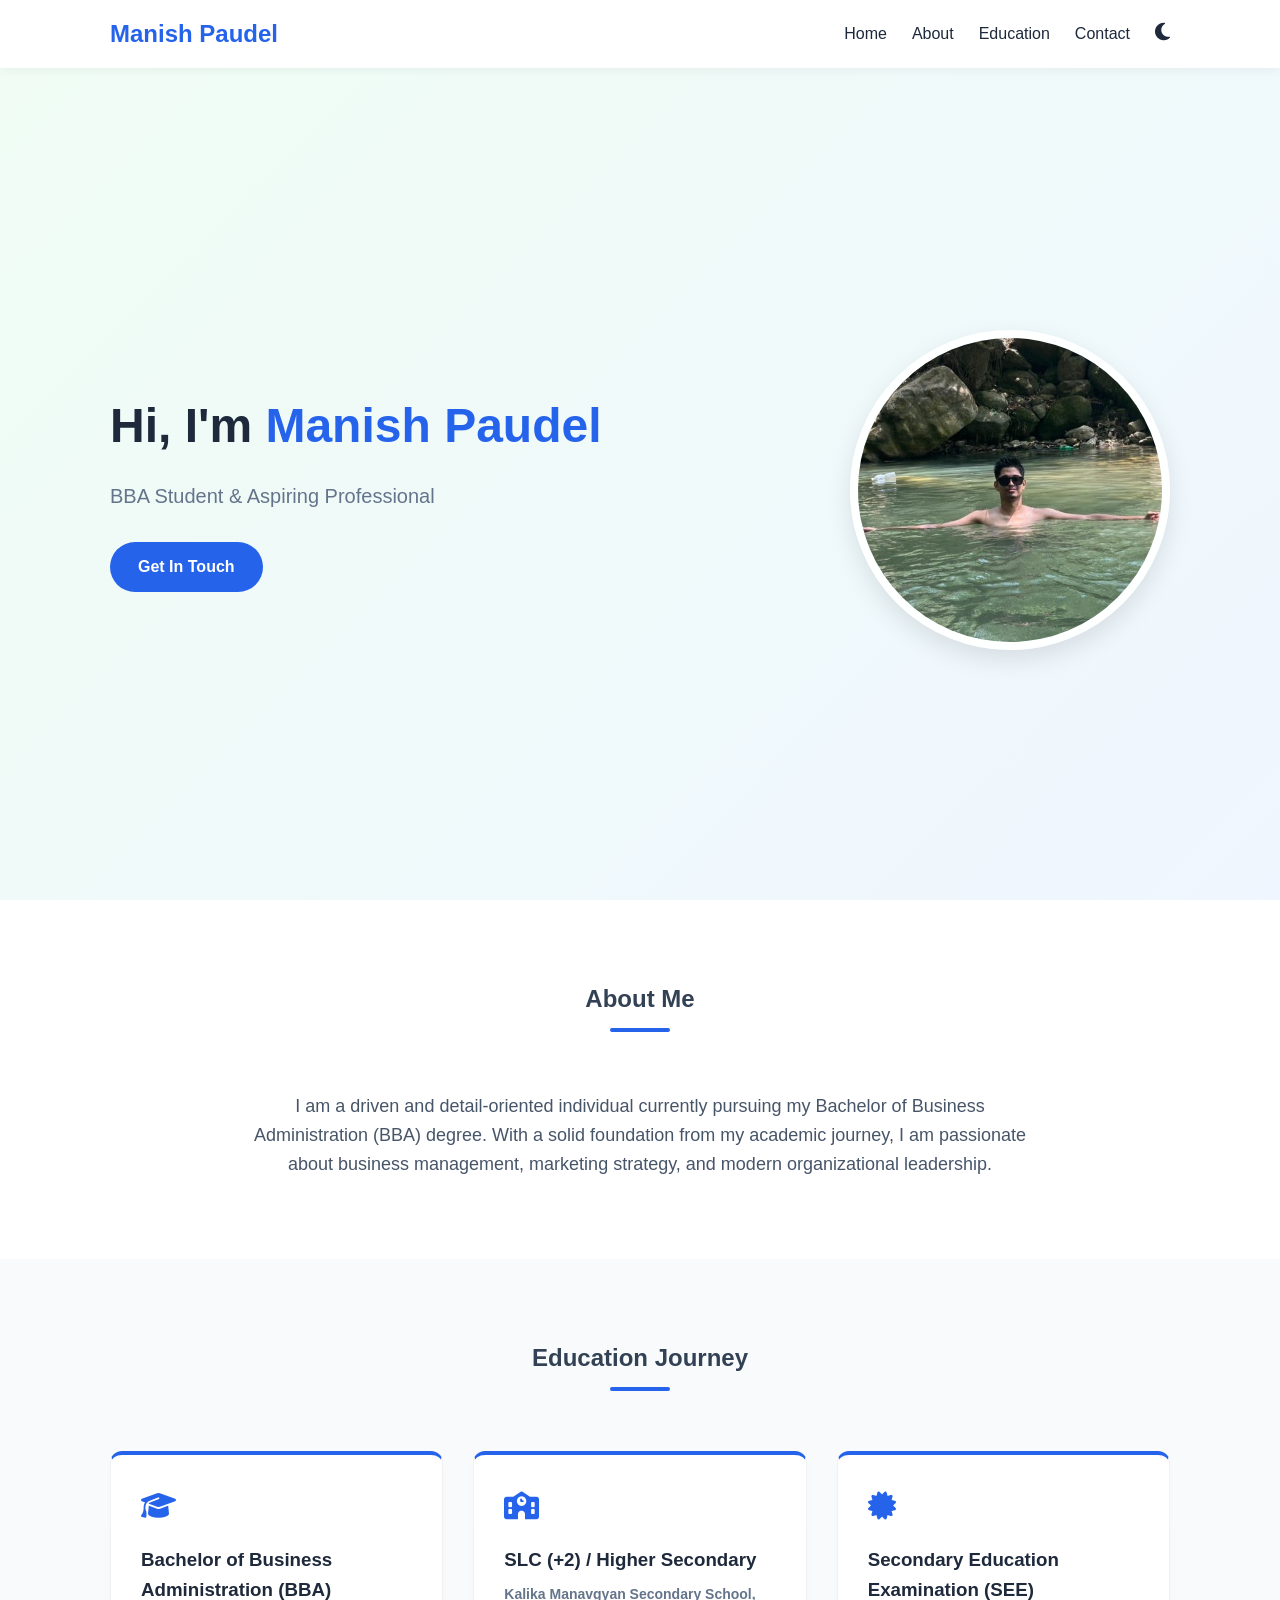
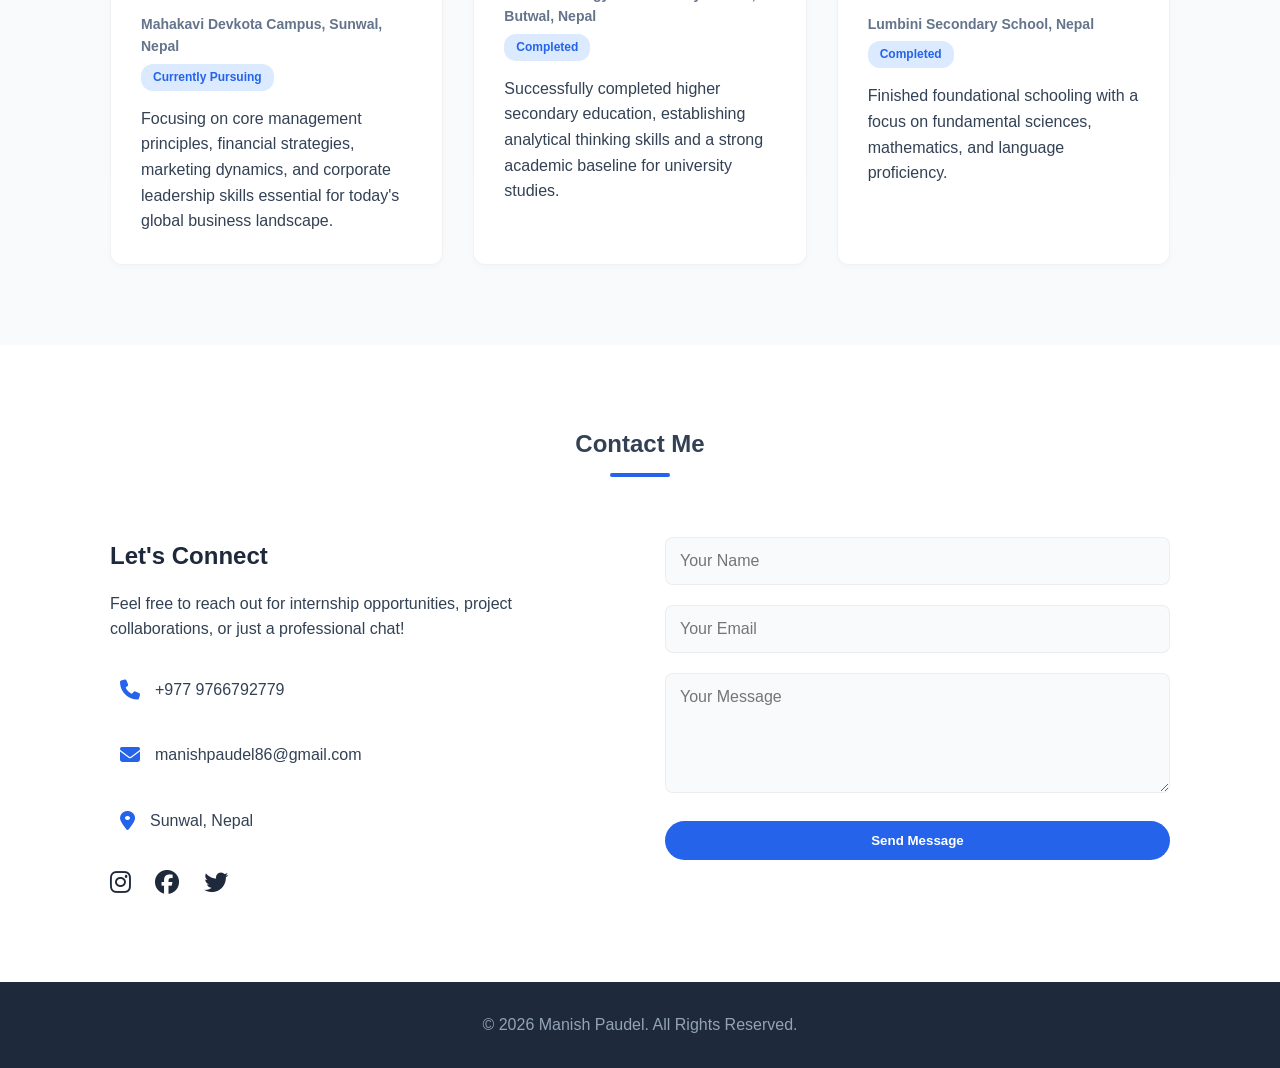
==== index.html @ 7a4b0066 "Change in PP and logo" ====
<!DOCTYPE html>
<html lang="en">
<head>
    <meta charset="UTF-8">
    <meta name="viewport" content="width=device-width, initial-scale=1.0">
    <title>Manish Paudel | Portfolio</title>
    <link rel="stylesheet" href="style.css">
    <link rel="stylesheet" href="https://cdnjs.cloudflare.com/ajax/libs/font-awesome/6.4.0/css/all.min.css">
</head>
<body>

    <header>
        <nav class="navbar">
            <div class="logo"><span>Manish Paudel</span></div>
            
            <button class="menu-toggle" id="mobile-menu-btn" aria-label="Toggle navigation Menu">
                <i class="fa-solid fa-bars"></i>
            </button>

            <ul class="nav-links" id="nav-menu">
                <li><a href="#hero" class="nav-item">Home</a></li>
                <li><a href="#about" class="nav-item">About</a></li>
                <li><a href="#education" class="nav-item">Education</a></li>
                <li><a href="#contact" class="nav-item">Contact</a></li>
                
                <li class="pc-theme-li">
                    <button id="theme-toggle" class="theme-btn" aria-label="Toggle dark mode">
                        <i class="fa-solid fa-moon"></i>
                    </button>
                </li>

                <li class="mobile-theme-li">
                    <button id="theme-toggle-mobile" class="theme-btn-mobile" aria-label="Toggle dark mode">
                        <i class="fa-solid fa-moon"></i>
                        <span>Dark Mode</span>
                    </button>
                </li>
            </ul>
        </nav>
    </header>

    <section id="hero" class="hero-section">
        <div class="hero-container">
            <div class="hero-text pop-up">
                <h1>Hi, I'm <span class="highlight">Manish Paudel</span></h1>
                <p>BBA Student & Aspiring Professional</p>
                <a href="#contact" class="btn">Get In Touch</a>
            </div>
            <div class="hero-image pop-up">
                <img src="manish.jpg" alt="Manish Paudel" class="profile-pic">
            </div>
        </div>
    </section>

    <section id="about" class="about-section text-center">
        <div class="container pop-up">
            <h2>About Me</h2>
            <div class="heading-line"></div>
            <p>I am a driven and detail-oriented individual currently pursuing my Bachelor of Business Administration (BBA) degree. With a solid foundation from my academic journey, I am passionate about business management, marketing strategy, and modern organizational leadership.</p>
        </div>
    </section>

    <section id="education" class="education-section">
        <div class="container">
            <h2 class="text-center pop-up">Education Journey</h2>
            <div class="heading-line pop-up"></div>
            
            <div class="timeline">
                <div class="timeline-card pop-up">
                    <div class="icon-box"><i class="fa-solid fa-graduation-cap"></i></div>
                    <h3>Bachelor of Business Administration (BBA)</h3>
                    <p class="institute">Mahakavi Devkota Campus, Sunwal, Nepal</p>
                    <p class="status">Currently Pursuing</p>
                    <p>Focusing on core management principles, financial strategies, marketing dynamics, and corporate leadership skills essential for today's global business landscape.</p>
                </div>

                <div class="timeline-card pop-up">
                    <div class="icon-box"><i class="fa-solid fa-school"></i></div>
                    <h3>SLC (+2) / Higher Secondary</h3>
                    <p class="institute">Kalika Manavgyan Secondary School, Butwal, Nepal</p>
                    <p class="status">Completed</p>
                    <p>Successfully completed higher secondary education, establishing analytical thinking skills and a strong academic baseline for university studies.</p>
                </div>

                <div class="timeline-card pop-up">
                    <div class="icon-box"><i class="fa-solid fa-certificate"></i></div>
                    <h3>Secondary Education Examination (SEE)</h3>
                    <p class="institute">Lumbini Secondary School, Nepal</p>
                    <p class="status">Completed</p>
                    <p>Finished foundational schooling with a focus on fundamental sciences, mathematics, and language proficiency.</p>
                </div>
            </div>
        </div>
    </section>

    <section id="contact" class="contact-section">
        <div class="container">
            <h2 class="text-center pop-up">Contact Me</h2>
            <div class="heading-line pop-up"></div>
            
            <div class="contact-container">
                <div class="contact-info pop-up">
                    <h3>Let's Connect</h3>
                    <p>Feel free to reach out for internship opportunities, project collaborations, or just a professional chat!</p>
                    
                    <a href="tel:+9779766792779" class="info-item-link">
                        <div class="info-item">
                            <i class="fa-solid fa-phone"></i>
                            <span>+977 9766792779</span>
                        </div>
                    </a>

                    <a href="mailto:manishpaudel86@gmail.com" class="info-item-link">
                        <div class="info-item">
                            <i class="fa-solid fa-envelope"></i>
                            <span>manishpaudel86@gmail.com</span>
                        </div>
                    </a>

                    <a href="https://maps.google.com" target="_blank" class="info-item-link">
                        <div class="info-item">
                            <i class="fa-solid fa-location-dot"></i>
                            <span>Sunwal, Nepal</span>
                        </div>
                    </a>

                    <div class="socials">
                        <a href="https://www.instagram.com/maniesh_paudel?igsh=MThoaHVmcm05dXhycg%3D%3D"><i class="fa-brands fa-instagram"></i></a>
                        <a href="https://www.facebook.com/Paudel.Maniesh.728?rdid=EoPoAOB1MPxWUBfL&share_url=https%3A%2F%2Fwww.facebook.com%2Fshare%2F18ASvov1TF%2F"><i class="fa-brands fa-facebook"></i></a>
                        <a href="#"><i class="fa-brands fa-twitter"></i></a>
                    </div>
                </div>

                <form class="contact-form pop-up" onsubmit="event.preventDefault();">
                    <div class="form-group">
                        <input type="text" placeholder="Your Name" required>
                    </div>
                    <div class="form-group">
                        <input type="email" placeholder="Your Email" required>
                    </div>
                    <div class="form-group">
                        <textarea rows="5" placeholder="Your Message" required></textarea>
                    </div>
                    <button type="submit" class="btn block">Send Message</button>
                </form>
            </div>
        </div>
    </section>

    <footer>
        <div class="footer-content text-center">
            <p>&copy; 2026 Manish Paudel. All Rights Reserved.</p>
        </div>
    </footer>

    <script src="script.js"></script>
</body>
</html>
---- style.css ----
/* --- Global Reset & Variables --- */
* {
    margin: 0;
    padding: 0;
    box-sizing: border-box;
    font-family: 'Segoe UI', Tahoma, Geneva, Verdana, sans-serif;
    scroll-behavior: smooth;
    transition: background-color 0.3s ease, color 0.3s ease;
}

/* Light Mode System Colors */
:root {
    --primary-color: #2563eb; 
    --secondary-color: #1e293b; 
    --light-bg: #f8fafc;
    --text-color: #334155;
    --white: #ffffff;
    --navbar-bg: rgba(255, 255, 255, 0.95);
    --card-bg: #ffffff;
    --card-border: rgba(0, 0, 0, 0.05);
    --form-bg: #f8fafc;
}

/* Dark Mode System Colors overrides */
[data-theme="dark"] {
    --primary-color: #38bdf8;
    --secondary-color: #f1f5f9;
    --light-bg: #0f172a;
    --text-color: #cbd5e1;
    --white: #1e293b;
    --navbar-bg: rgba(15, 23, 42, 0.95);
    --card-bg: #1e293b;
    --card-border: rgba(255, 255, 255, 0.05);
    --form-bg: #111827;
}

body {
    background-color: var(--white);
    color: var(--text-color);
    overflow-x: hidden;
    line-height: 1.6;
}

.container {
    max-width: 1100px;
    margin: 0 auto;
    padding: 80px 20px;
}

.text-center { text-align: center; }
.highlight { color: var(--primary-color); }

/* Section Title Spacing Separator */
.heading-line {
    width: 60px;
    height: 4px;
    background-color: var(--primary-color);
    margin: 10px auto 60px auto; /* Increased gap to 60px for breathing space on desktop */
    border-radius: 2px;
}

/* --- Header / Navbar Layout --- */
header {
    position: fixed;
    top: 0;
    width: 100%;
    background-color: var(--navbar-bg);
    box-shadow: 0 2px 10px rgba(0, 0, 0, 0.05);
    z-index: 1000;
}

.navbar {
    display: flex;
    justify-content: space-between;
    align-items: center;
    max-width: 1100px;
    margin: 0 auto;
    padding: 15px 20px;
}

.logo {
    font-size: 24px;
    font-weight: 700;
    color: var(--secondary-color);
}
.logo span { color: var(--primary-color); }

.nav-links {
    display: flex;
    list-style: none;
    align-items: center;
}

.nav-links li { margin-left: 25px; }
.nav-links a {
    text-decoration: none;
    color: var(--secondary-color);
    font-weight: 500;
    transition: color 0.3s ease;
}
.nav-links a:hover { color: var(--primary-color); }

/* Theme Buttons Styling */
.theme-btn, .theme-btn-mobile {
    background: none;
    border: none;
    cursor: pointer;
    font-size: 20px;
    color: var(--secondary-color);
    transition: color 0.3s ease;
}
.theme-btn:hover { color: var(--primary-color); }

/* Hide mobile settings on desktop viewport */
.mobile-theme-li { display: none; }

/* Hamburger Menu Icon Hidden on Desktop */
.menu-toggle {
    display: none;
    font-size: 24px;
    background: none;
    border: none;
    color: var(--secondary-color);
    cursor: pointer;
}

/* --- Global Action Buttons --- */
.btn {
    display: inline-block;
    padding: 12px 28px;
    background-color: var(--primary-color);
    color: #ffffff;
    text-decoration: none;
    border-radius: 30px;
    font-weight: 600;
    border: none;
    cursor: pointer;
    transition: transform 0.3s ease, box-shadow 0.3s ease;
}
.btn:hover {
    transform: translateY(-3px);
    box-shadow: 0 5px 15px rgba(37, 99, 235, 0.3);
}
.btn.block { width: 100%; text-align: center; }

/* --- Hero Showcase Section --- */
.hero-section {
    min-height: 100vh;
    display: flex;
    align-items: center;
    background: linear-gradient(135deg, #f0fdf4 0%, #eff6ff 100%);
    padding-top: 80px;
}
[data-theme="dark"] .hero-section {
    background: linear-gradient(135deg, #0f172a 0%, #1e293b 100%);
}

.hero-container {
    display: flex;
    justify-content: space-between;
    align-items: center;
    max-width: 1100px;
    margin: 0 auto;
    padding: 0 20px;
    width: 100%;
}

.hero-text h1 {
    font-size: 48px;
    color: var(--secondary-color);
    margin-bottom: 15px;
}
.hero-text p {
    font-size: 20px;
    margin-bottom: 30px;
    color: #64748b;
}

/* --- Fixed Responsive Profile Picture Area --- */
.hero-image {
    display: flex;
    justify-content: center;
    align-items: center;
}
.profile-pic {
    width: 320px;
    height: 320px;
    object-fit: cover;
    border-radius: 50%;
    border: 8px solid var(--navbar-bg);
    box-shadow: 0 10px 25px rgba(0,0,0,0.1);
    max-width: 100%; /* Keeps item boundary fully responsive */
}

/* --- About Profile Layout --- */
.about-section { background-color: var(--white); }
.about-section p {
    max-width: 800px;
    margin: 0 auto;
    font-size: 18px;
    color: #475569;
}

/* --- Academic Timeline Section --- */
.education-section { background-color: var(--light-bg); }
.timeline {
    display: grid;
    grid-template-columns: repeat(auto-fit, minmax(300px, 1fr));
    gap: 30px;
    margin-top: 20px;
}

.timeline-card {
    background-color: var(--card-bg);
    padding: 30px;
    border-radius: 12px;
    box-shadow: 0 4px 6px rgba(0, 0, 0, 0.02);
    border-top: 4px solid var(--primary-color);
    border-left: 1px solid var(--card-border);
    border-right: 1px solid var(--card-border);
    border-bottom: 1px solid var(--card-border);
}

.icon-box { font-size: 28px; color: var(--primary-color); margin-bottom: 15px; }
.timeline-card h3 { color: var(--secondary-color); margin-bottom: 8px; }
.institute { font-size: 14px; color: #64748b; font-weight: 600; margin-bottom: 5px; }

.status {
    display: inline-block;
    padding: 4px 12px;
    background-color: #dbeafe;
    color: #2563eb;
    font-size: 12px;
    font-weight: 600;
    border-radius: 12px;
    margin-bottom: 15px;
}
[data-theme="dark"] .status {
    background-color: #111827;
    color: #38bdf8;
}

/* --- Contact & App Triggers --- */
.contact-section { background-color: var(--white); }
.contact-container {
    display: grid;
    grid-template-columns: 1fr 1fr;
    gap: 50px;
    margin-top: 20px;
}

.contact-info h3 { font-size: 24px; color: var(--secondary-color); margin-bottom: 15px; }
.contact-info p { margin-bottom: 25px; }

.info-item-link {
    text-decoration: none;
    color: inherit;
}

.info-item {
    display: flex;
    align-items: center;
    margin-bottom: 20px;
    padding: 10px;
    border-radius: 8px;
    transition: background-color 0.3s ease, color 0.3s ease;
}
.info-item-link:hover .info-item {
    background-color: var(--light-bg);
    color: var(--primary-color);
}

.info-item i { font-size: 20px; color: var(--primary-color); margin-right: 15px; }

.socials a {
    font-size: 24px;
    color: var(--secondary-color);
    margin-right: 20px;
    transition: color 0.3s ease;
}
.socials a:hover { color: var(--primary-color); }

.contact-form .form-group { margin-bottom: 20px; }
.contact-form input, .contact-form textarea {
    width: 100%;
    padding: 14px;
    border: 1px solid var(--card-border);
    border-radius: 8px;
    font-size: 16px;
    outline: none;
    background-color: var(--form-bg);
    color: var(--text-color);
}
.contact-form input:focus, .contact-form textarea:focus { border-color: var(--primary-color); }

/* --- Footer Area --- */
footer {
    background-color: var(--secondary-color);
    color: #94a3b8;
    padding: 30px 20px;
}

/* --- Spring Scroll Animations Framework --- */
.pop-up {
    opacity: 0;
    transform: translateY(40px) scale(0.95);
    transition: opacity 0.6s cubic-bezier(0.175, 0.885, 0.32, 1.275), 
                transform 0.6s cubic-bezier(0.175, 0.885, 0.32, 1.275);
}

.pop-up.active {
    opacity: 1;
    transform: translateY(0) scale(1);
}

/* --- DEVICE MEDIA QUERY BREAKPOINTS --- */
@media (max-width: 768px) {
    .container { padding: 50px 20px; }
    
    /* Toggle Visibility configuration swaps */
    .pc-theme-li { display: none; }
    .menu-toggle { display: block; }
    .mobile-theme-li { display: block; margin-top: 30px;}

    .heading-line {
        margin-bottom: 45px; /* Scaled down heading gaps perfectly for mobile screens */
    }

    /* Transform navigation layout into sidebar app view style drawer */
    .nav-links {
        position: absolute;
        top: 66px; 
        left: -100%;
        width: 100%;
        height: calc(100vh - 66px);
        background-color: var(--navbar-bg);
        flex-direction: column;
        align-items: flex-start;
        padding: 50px 40px;
        transition: left 0.4s ease;
        box-shadow: 0 10px 15px rgba(0, 0, 0, 0.05);
        border-top: 1px solid var(--card-border);
    }
    
    .nav-links.mobile-active { left: 0; }
    .nav-links li { margin: 15px 0; margin-left: 0;}
    .nav-links a { font-size: 20px; }

    .theme-btn-mobile {
        display: flex;
        align-items: center;
        gap: 15px;
        font-size: 20px;
    }

    /* Stack Hero content block vertically and reverse order */
    .hero-container {
        flex-direction: column-reverse;
        text-align: center;
        padding-top: 40px;
        gap: 20px;
    }
    
    .hero-text h1 { font-size: 32px; }
    .hero-text p { font-size: 18px; }
    
    /* FIX: Image containers scaling perfectly on mobile layout profiles */
    .hero-image {
        max-width: 260px;
        margin-bottom: 20px;
    }
    .profile-pic {
        width: 100%; 
        height: auto; 
        max-width: 260px;
        border: 5px solid var(--navbar-bg);
    }

    /* Convert row grid columns into block rows */
    .contact-container {
        grid-template-columns: 1fr;
        gap: 40px;
    }
    .contact-info { text-align: center; }
    .info-item { justify-content: center; margin-bottom: 10px;}
    .socials { margin-top: 20px; }
}

@media (max-width: 480px) {
    .hero-text h1 { font-size: 28px; }
    .hero-image, .profile-pic { max-width: 200px; }
}
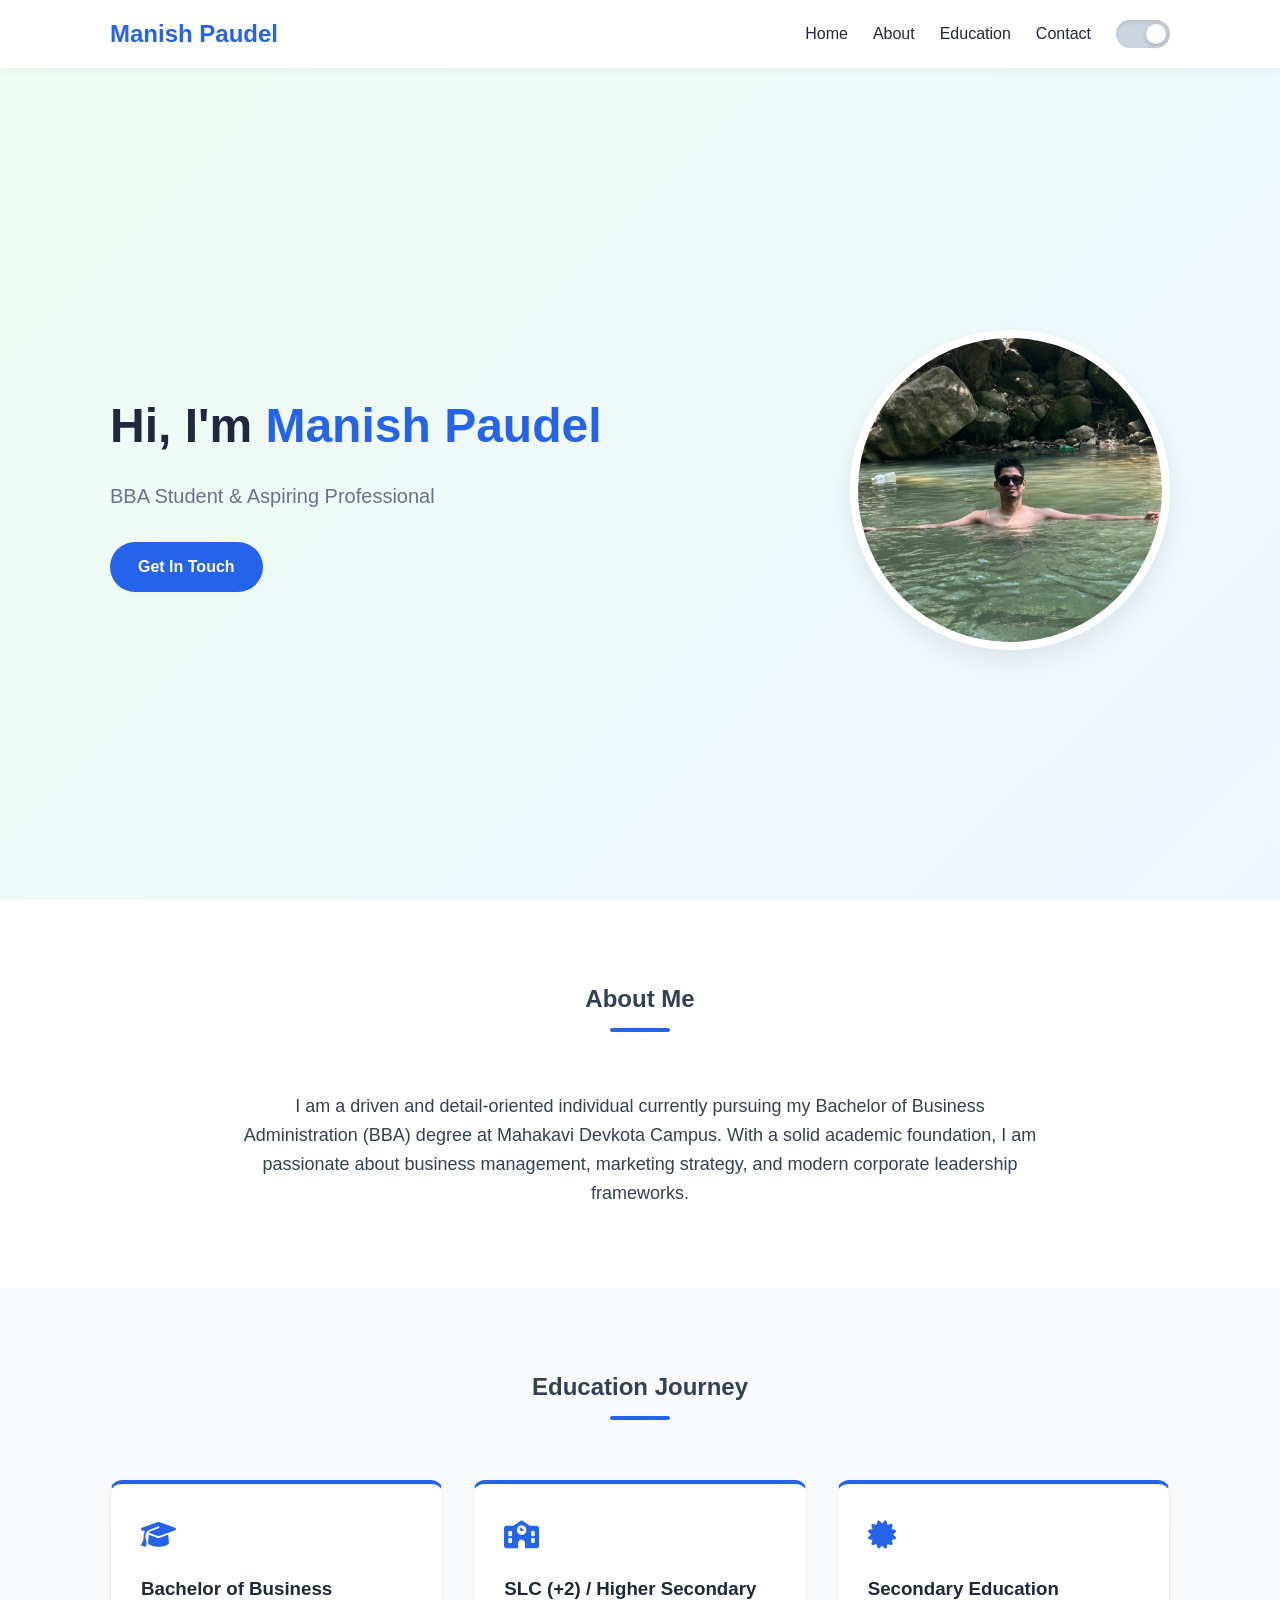
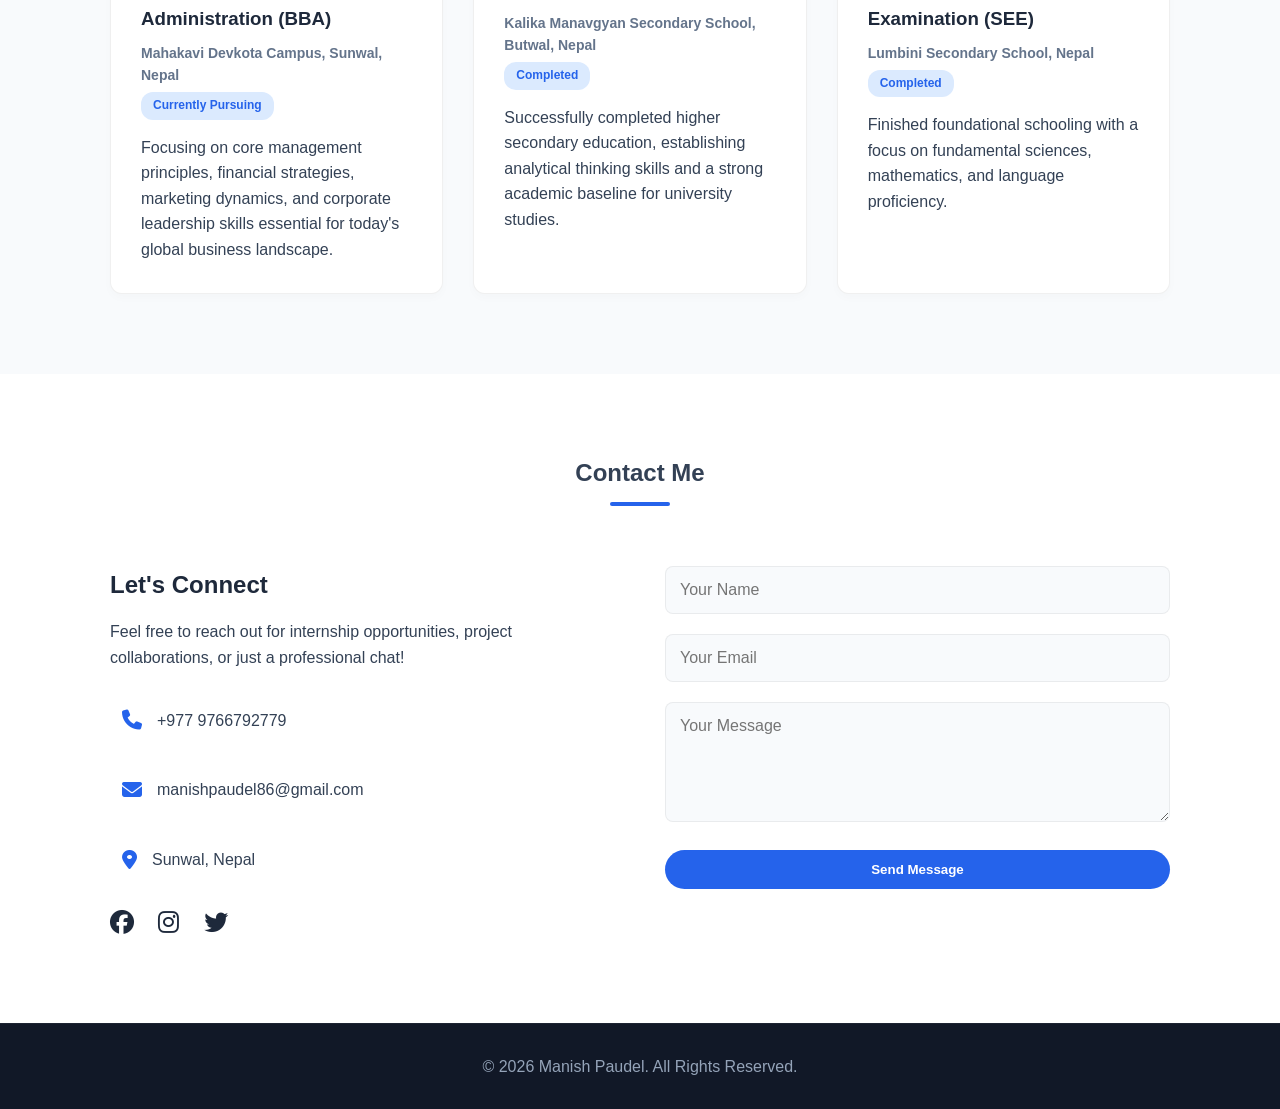
==== commit 869f181d: "Improvement" ====
--- a/index.html
+++ b/index.html
@@ -5,17 +5,27 @@
     <meta name="viewport" content="width=device-width, initial-scale=1.0">
     <title>Manish Paudel | Portfolio</title>
     <link rel="stylesheet" href="style.css">
+    <!-- Font Awesome Icons -->
     <link rel="stylesheet" href="https://cdnjs.cloudflare.com/ajax/libs/font-awesome/6.4.0/css/all.min.css">
 </head>
 <body>
 
+    <!-- Header / Navigation -->
     <header>
         <nav class="navbar">
             <div class="logo"><span>Manish Paudel</span></div>
             
-            <button class="menu-toggle" id="mobile-menu-btn" aria-label="Toggle navigation Menu">
-                <i class="fa-solid fa-bars"></i>
-            </button>
+            <div class="nav-controls">
+                <!-- Premium Custom Pill Switch (Visible outside on Mobile, hides inside on PC) -->
+                <button id="theme-toggle-mobile" class="custom-switch-btn" aria-label="Toggle dark mode">
+                    <span class="switch-knob"></span>
+                </button>
+
+                <!-- Mobile Hamburger Menu Button -->
+                <button class="menu-toggle" id="mobile-menu-btn" aria-label="Toggle navigation Menu">
+                    <i class="fa-solid fa-bars"></i>
+                </button>
+            </div>
 
             <ul class="nav-links" id="nav-menu">
                 <li><a href="#hero" class="nav-item">Home</a></li>
@@ -23,22 +33,17 @@
                 <li><a href="#education" class="nav-item">Education</a></li>
                 <li><a href="#contact" class="nav-item">Contact</a></li>
                 
+                <!-- PC Theme Toggle (Renders beautifully at the end of desktop menu layout) -->
                 <li class="pc-theme-li">
-                    <button id="theme-toggle" class="theme-btn" aria-label="Toggle dark mode">
-                        <i class="fa-solid fa-moon"></i>
-                    </button>
-                </li>
-
-                <li class="mobile-theme-li">
-                    <button id="theme-toggle-mobile" class="theme-btn-mobile" aria-label="Toggle dark mode">
-                        <i class="fa-solid fa-moon"></i>
-                        <span>Dark Mode</span>
+                    <button id="theme-toggle" class="custom-switch-btn" aria-label="Toggle dark mode">
+                        <span class="switch-knob"></span>
                     </button>
                 </li>
             </ul>
         </nav>
     </header>
 
+    <!-- Hero Section -->
     <section id="hero" class="hero-section">
         <div class="hero-container">
             <div class="hero-text pop-up">
@@ -52,20 +57,23 @@
         </div>
     </section>
 
+    <!-- About Section -->
     <section id="about" class="about-section text-center">
         <div class="container pop-up">
             <h2>About Me</h2>
             <div class="heading-line"></div>
-            <p>I am a driven and detail-oriented individual currently pursuing my Bachelor of Business Administration (BBA) degree. With a solid foundation from my academic journey, I am passionate about business management, marketing strategy, and modern organizational leadership.</p>
+            <p>I am a driven and detail-oriented individual currently pursuing my Bachelor of Business Administration (BBA) degree at Mahakavi Devkota Campus. With a solid academic foundation, I am passionate about business management, marketing strategy, and modern corporate leadership frameworks.</p>
         </div>
     </section>
 
+    <!-- Education Section -->
     <section id="education" class="education-section">
         <div class="container">
             <h2 class="text-center pop-up">Education Journey</h2>
             <div class="heading-line pop-up"></div>
             
             <div class="timeline">
+                <!-- BBA Card -->
                 <div class="timeline-card pop-up">
                     <div class="icon-box"><i class="fa-solid fa-graduation-cap"></i></div>
                     <h3>Bachelor of Business Administration (BBA)</h3>
@@ -74,6 +82,7 @@
                     <p>Focusing on core management principles, financial strategies, marketing dynamics, and corporate leadership skills essential for today's global business landscape.</p>
                 </div>
 
+                <!-- SLC (+2) Card -->
                 <div class="timeline-card pop-up">
                     <div class="icon-box"><i class="fa-solid fa-school"></i></div>
                     <h3>SLC (+2) / Higher Secondary</h3>
@@ -82,6 +91,7 @@
                     <p>Successfully completed higher secondary education, establishing analytical thinking skills and a strong academic baseline for university studies.</p>
                 </div>
 
+                <!-- SEE Card -->
                 <div class="timeline-card pop-up">
                     <div class="icon-box"><i class="fa-solid fa-certificate"></i></div>
                     <h3>Secondary Education Examination (SEE)</h3>
@@ -93,6 +103,7 @@
         </div>
     </section>
 
+    <!-- Contact Section -->
     <section id="contact" class="contact-section">
         <div class="container">
             <h2 class="text-center pop-up">Contact Me</h2>
@@ -125,8 +136,8 @@
                     </a>
 
                     <div class="socials">
+                        <a href="https://www.facebook.com/Paudel.Maniesh.728?rdid=z5gEuQAcYNVxhsYH&share_url=https%3A%2F%2Fwww.facebook.com%2Fshare%2F18ASvov1TF%2F"><i class="fa-brands fa-facebook"></i></a>
                         <a href="https://www.instagram.com/maniesh_paudel?igsh=MThoaHVmcm05dXhycg%3D%3D"><i class="fa-brands fa-instagram"></i></a>
-                        <a href="https://www.facebook.com/Paudel.Maniesh.728?rdid=EoPoAOB1MPxWUBfL&share_url=https%3A%2F%2Fwww.facebook.com%2Fshare%2F18ASvov1TF%2F"><i class="fa-brands fa-facebook"></i></a>
                         <a href="#"><i class="fa-brands fa-twitter"></i></a>
                     </div>
                 </div>
@@ -147,6 +158,7 @@
         </div>
     </section>
 
+    <!-- Footer -->
     <footer>
         <div class="footer-content text-center">
             <p>&copy; 2026 Manish Paudel. All Rights Reserved.</p>
--- a/style.css
+++ b/style.css
@@ -5,10 +5,10 @@
     box-sizing: border-box;
     font-family: 'Segoe UI', Tahoma, Geneva, Verdana, sans-serif;
     scroll-behavior: smooth;
-    transition: background-color 0.3s ease, color 0.3s ease;
-}
-
-/* Light Mode System Colors */
+    transition: background-color 0.3s ease, color 0.3s ease, border-color 0.3s ease, transform 0.3s ease;
+}
+
+/* Light Mode Variables */
 :root {
     --primary-color: #2563eb; 
     --secondary-color: #1e293b; 
@@ -17,25 +17,29 @@
     --white: #ffffff;
     --navbar-bg: rgba(255, 255, 255, 0.95);
     --card-bg: #ffffff;
-    --card-border: rgba(0, 0, 0, 0.05);
+    --card-border: rgba(0, 0, 0, 0.06);
     --form-bg: #f8fafc;
-}
-
-/* Dark Mode System Colors overrides */
+    --switch-bg: #cbd5e1;
+    --switch-knob-bg: #ffffff;
+}
+
+/* Eye-Friendly Soft Dark Mode Variables */
 [data-theme="dark"] {
     --primary-color: #38bdf8;
-    --secondary-color: #f1f5f9;
-    --light-bg: #0f172a;
-    --text-color: #cbd5e1;
-    --white: #1e293b;
-    --navbar-bg: rgba(15, 23, 42, 0.95);
-    --card-bg: #1e293b;
-    --card-border: rgba(255, 255, 255, 0.05);
-    --form-bg: #111827;
+    --secondary-color: #f8fafc;
+    --light-bg: #121212;         /* Matte dark foundation */
+    --text-color: #cbd5e1;        /* Low glare soft grey typography */
+    --white: #1e1e1e;             /* Elevated dark grey card backings */
+    --navbar-bg: rgba(24, 24, 24, 0.96);
+    --card-bg: #1e1e1e;
+    --card-border: rgba(255, 255, 255, 0.08);
+    --form-bg: #2d2d2d;
+    --switch-bg: #0284c7;         /* Active blue channel backing */
+    --switch-knob-bg: #ffffff;
 }
 
 body {
-    background-color: var(--white);
+    background-color: var(--light-bg);
     color: var(--text-color);
     overflow-x: hidden;
     line-height: 1.6;
@@ -50,12 +54,11 @@
 .text-center { text-align: center; }
 .highlight { color: var(--primary-color); }
 
-/* Section Title Spacing Separator */
 .heading-line {
     width: 60px;
     height: 4px;
     background-color: var(--primary-color);
-    margin: 10px auto 60px auto; /* Increased gap to 60px for breathing space on desktop */
+    margin: 10px auto 60px auto;
     border-radius: 2px;
 }
 
@@ -66,6 +69,7 @@
     width: 100%;
     background-color: var(--navbar-bg);
     box-shadow: 0 2px 10px rgba(0, 0, 0, 0.05);
+    backdrop-filter: blur(8px);
     z-index: 1000;
 }
 
@@ -85,6 +89,12 @@
 }
 .logo span { color: var(--primary-color); }
 
+.nav-controls {
+    display: none; /* Renders layout conditionally via Media breakpoints */
+    align-items: center;
+    gap: 15px;
+}
+
 .nav-links {
     display: flex;
     list-style: none;
@@ -100,21 +110,39 @@
 }
 .nav-links a:hover { color: var(--primary-color); }
 
-/* Theme Buttons Styling */
-.theme-btn, .theme-btn-mobile {
-    background: none;
+/* --- Premium Rectangular Rounded Pill Switch Toggle CSS --- */
+.custom-switch-btn {
+    position: relative;
+    width: 54px;
+    height: 28px;
+    background-color: var(--switch-bg);
     border: none;
+    border-radius: 20px; /* Rounded corners */
     cursor: pointer;
-    font-size: 20px;
-    color: var(--secondary-color);
-    transition: color 0.3s ease;
-}
-.theme-btn:hover { color: var(--primary-color); }
-
-/* Hide mobile settings on desktop viewport */
-.mobile-theme-li { display: none; }
-
-/* Hamburger Menu Icon Hidden on Desktop */
+    padding: 4px;
+    display: flex;
+    align-items: center;
+    box-shadow: inset 0 2px 4px rgba(0,0,0,0.1);
+}
+
+.switch-knob {
+    position: absolute;
+    width: 20px;
+    height: 20px;
+    background-color: var(--switch-knob-bg);
+    border-radius: 50%;
+    box-shadow: 0 2px 5px rgba(0,0,0,0.2);
+    /* Light Mode Default Position: Slides right */
+    transform: translateX(26px); 
+    transition: transform 0.3s cubic-bezier(0.4, 0, 0.2, 1);
+}
+
+/* Dark Mode Rule Overrides: Pulls the inner knob circle to the left */
+[data-theme="dark"] .switch-knob {
+    transform: translateX(2px);
+}
+
+/* Hamburger Icon Hidden on Desktop views */
 .menu-toggle {
     display: none;
     font-size: 24px;
@@ -124,18 +152,17 @@
     cursor: pointer;
 }
 
-/* --- Global Action Buttons --- */
+/* --- Buttons --- */
 .btn {
     display: inline-block;
     padding: 12px 28px;
     background-color: var(--primary-color);
-    color: #ffffff;
+    color: #ffffff !important;
     text-decoration: none;
     border-radius: 30px;
     font-weight: 600;
     border: none;
     cursor: pointer;
-    transition: transform 0.3s ease, box-shadow 0.3s ease;
 }
 .btn:hover {
     transform: translateY(-3px);
@@ -152,7 +179,7 @@
     padding-top: 80px;
 }
 [data-theme="dark"] .hero-section {
-    background: linear-gradient(135deg, #0f172a 0%, #1e293b 100%);
+    background: linear-gradient(135deg, #121212 0%, #1c1c1c 100%);
 }
 
 .hero-container {
@@ -175,8 +202,9 @@
     margin-bottom: 30px;
     color: #64748b;
 }
-
-/* --- Fixed Responsive Profile Picture Area --- */
+[data-theme="dark"] .hero-text p { color: #94a3b8; }
+
+/* --- Responsive Profile Picture Layout area --- */
 .hero-image {
     display: flex;
     justify-content: center;
@@ -187,9 +215,9 @@
     height: 320px;
     object-fit: cover;
     border-radius: 50%;
-    border: 8px solid var(--navbar-bg);
-    box-shadow: 0 10px 25px rgba(0,0,0,0.1);
-    max-width: 100%; /* Keeps item boundary fully responsive */
+    border: 8px solid var(--white);
+    box-shadow: 0 10px 25px rgba(0,0,0,0.08);
+    max-width: 100%;
 }
 
 /* --- About Profile Layout --- */
@@ -198,7 +226,7 @@
     max-width: 800px;
     margin: 0 auto;
     font-size: 18px;
-    color: #475569;
+    color: var(--text-color);
 }
 
 /* --- Academic Timeline Section --- */
@@ -214,7 +242,7 @@
     background-color: var(--card-bg);
     padding: 30px;
     border-radius: 12px;
-    box-shadow: 0 4px 6px rgba(0, 0, 0, 0.02);
+    box-shadow: 0 4px 10px rgba(0, 0, 0, 0.02);
     border-top: 4px solid var(--primary-color);
     border-left: 1px solid var(--card-border);
     border-right: 1px solid var(--card-border);
@@ -224,6 +252,7 @@
 .icon-box { font-size: 28px; color: var(--primary-color); margin-bottom: 15px; }
 .timeline-card h3 { color: var(--secondary-color); margin-bottom: 8px; }
 .institute { font-size: 14px; color: #64748b; font-weight: 600; margin-bottom: 5px; }
+[data-theme="dark"] .institute { color: #94a3b8; }
 
 .status {
     display: inline-block;
@@ -236,11 +265,11 @@
     margin-bottom: 15px;
 }
 [data-theme="dark"] .status {
-    background-color: #111827;
+    background-color: #1e3a8a;
     color: #38bdf8;
 }
 
-/* --- Contact & App Triggers --- */
+/* --- Contact & App Handlers --- */
 .contact-section { background-color: var(--white); }
 .contact-container {
     display: grid;
@@ -252,31 +281,24 @@
 .contact-info h3 { font-size: 24px; color: var(--secondary-color); margin-bottom: 15px; }
 .contact-info p { margin-bottom: 25px; }
 
-.info-item-link {
-    text-decoration: none;
-    color: inherit;
-}
-
+.info-item-link { text-decoration: none; color: inherit; }
 .info-item {
     display: flex;
     align-items: center;
     margin-bottom: 20px;
-    padding: 10px;
+    padding: 12px;
     border-radius: 8px;
-    transition: background-color 0.3s ease, color 0.3s ease;
 }
 .info-item-link:hover .info-item {
     background-color: var(--light-bg);
     color: var(--primary-color);
 }
-
 .info-item i { font-size: 20px; color: var(--primary-color); margin-right: 15px; }
 
 .socials a {
     font-size: 24px;
     color: var(--secondary-color);
     margin-right: 20px;
-    transition: color 0.3s ease;
 }
 .socials a:hover { color: var(--primary-color); }
 
@@ -295,98 +317,77 @@
 
 /* --- Footer Area --- */
 footer {
-    background-color: var(--secondary-color);
+    background-color: #111827;
     color: #94a3b8;
     padding: 30px 20px;
-}
-
-/* --- Spring Scroll Animations Framework --- */
+    border-top: 1px solid rgba(255,255,255,0.05);
+}
+[data-theme="dark"] footer {
+    background-color: #0b0f19;
+}
+
+/* --- Scroll Animation Setup --- */
 .pop-up {
     opacity: 0;
     transform: translateY(40px) scale(0.95);
     transition: opacity 0.6s cubic-bezier(0.175, 0.885, 0.32, 1.275), 
                 transform 0.6s cubic-bezier(0.175, 0.885, 0.32, 1.275);
 }
-
 .pop-up.active {
     opacity: 1;
     transform: translateY(0) scale(1);
 }
 
-/* --- DEVICE MEDIA QUERY BREAKPOINTS --- */
+/* --- ADAPTIVE MOBILE VIEWPORT MEDIA QUERY --- */
 @media (max-width: 768px) {
     .container { padding: 50px 20px; }
     
-    /* Toggle Visibility configuration swaps */
+    /* Toggle visibility swaps: Hide PC toggle item, display mobile control block */
     .pc-theme-li { display: none; }
+    .nav-controls { display: flex; } 
     .menu-toggle { display: block; }
-    .mobile-theme-li { display: block; margin-top: 30px;}
-
-    .heading-line {
-        margin-bottom: 45px; /* Scaled down heading gaps perfectly for mobile screens */
-    }
-
-    /* Transform navigation layout into sidebar app view style drawer */
+
+    .heading-line { margin-bottom: 45px; }
+
+    /* Transform nav list container into modern overlay sliding panel */
     .nav-links {
         position: absolute;
-        top: 66px; 
+        top: 64px; 
         left: -100%;
         width: 100%;
-        height: calc(100vh - 66px);
+        height: calc(100vh - 64px);
         background-color: var(--navbar-bg);
         flex-direction: column;
         align-items: flex-start;
-        padding: 50px 40px;
-        transition: left 0.4s ease;
-        box-shadow: 0 10px 15px rgba(0, 0, 0, 0.05);
+        padding: 40px 30px;
+        transition: left 0.4s cubic-bezier(0.4, 0, 0.2, 1);
+        box-shadow: 0 15px 20px rgba(0, 0, 0, 0.05);
         border-top: 1px solid var(--card-border);
     }
     
     .nav-links.mobile-active { left: 0; }
-    .nav-links li { margin: 15px 0; margin-left: 0;}
-    .nav-links a { font-size: 20px; }
-
-    .theme-btn-mobile {
-        display: flex;
-        align-items: center;
-        gap: 15px;
-        font-size: 20px;
-    }
-
-    /* Stack Hero content block vertically and reverse order */
+    .nav-links li { margin: 15px 0; margin-left: 0; }
+    .nav-links a { font-size: 20px; display: block; width: 100%; }
+
+    /* Structural adjustments for smaller viewports */
     .hero-container {
         flex-direction: column-reverse;
         text-align: center;
-        padding-top: 40px;
-        gap: 20px;
+        padding-top: 30px;
+        gap: 15px;
     }
-    
     .hero-text h1 { font-size: 32px; }
     .hero-text p { font-size: 18px; }
     
-    /* FIX: Image containers scaling perfectly on mobile layout profiles */
-    .hero-image {
-        max-width: 260px;
-        margin-bottom: 20px;
-    }
-    .profile-pic {
-        width: 100%; 
-        height: auto; 
-        max-width: 260px;
-        border: 5px solid var(--navbar-bg);
-    }
-
-    /* Convert row grid columns into block rows */
-    .contact-container {
-        grid-template-columns: 1fr;
-        gap: 40px;
-    }
+    .hero-image { max-width: 250px; margin-bottom: 15px; }
+    .profile-pic { width: 100%; height: auto; max-width: 250px; border: 5px solid var(--white); }
+
+    .contact-container { grid-template-columns: 1fr; gap: 35px; }
     .contact-info { text-align: center; }
-    .info-item { justify-content: center; margin-bottom: 10px;}
-    .socials { margin-top: 20px; }
+    .info-item { justify-content: center; }
 }
 
 @media (max-width: 480px) {
-    .hero-text h1 { font-size: 28px; }
-    .hero-image, .profile-pic { max-width: 200px; }
+    .hero-text h1 { font-size: 26px; }
+    .hero-image, .profile-pic { max-width: 190px; }
 }
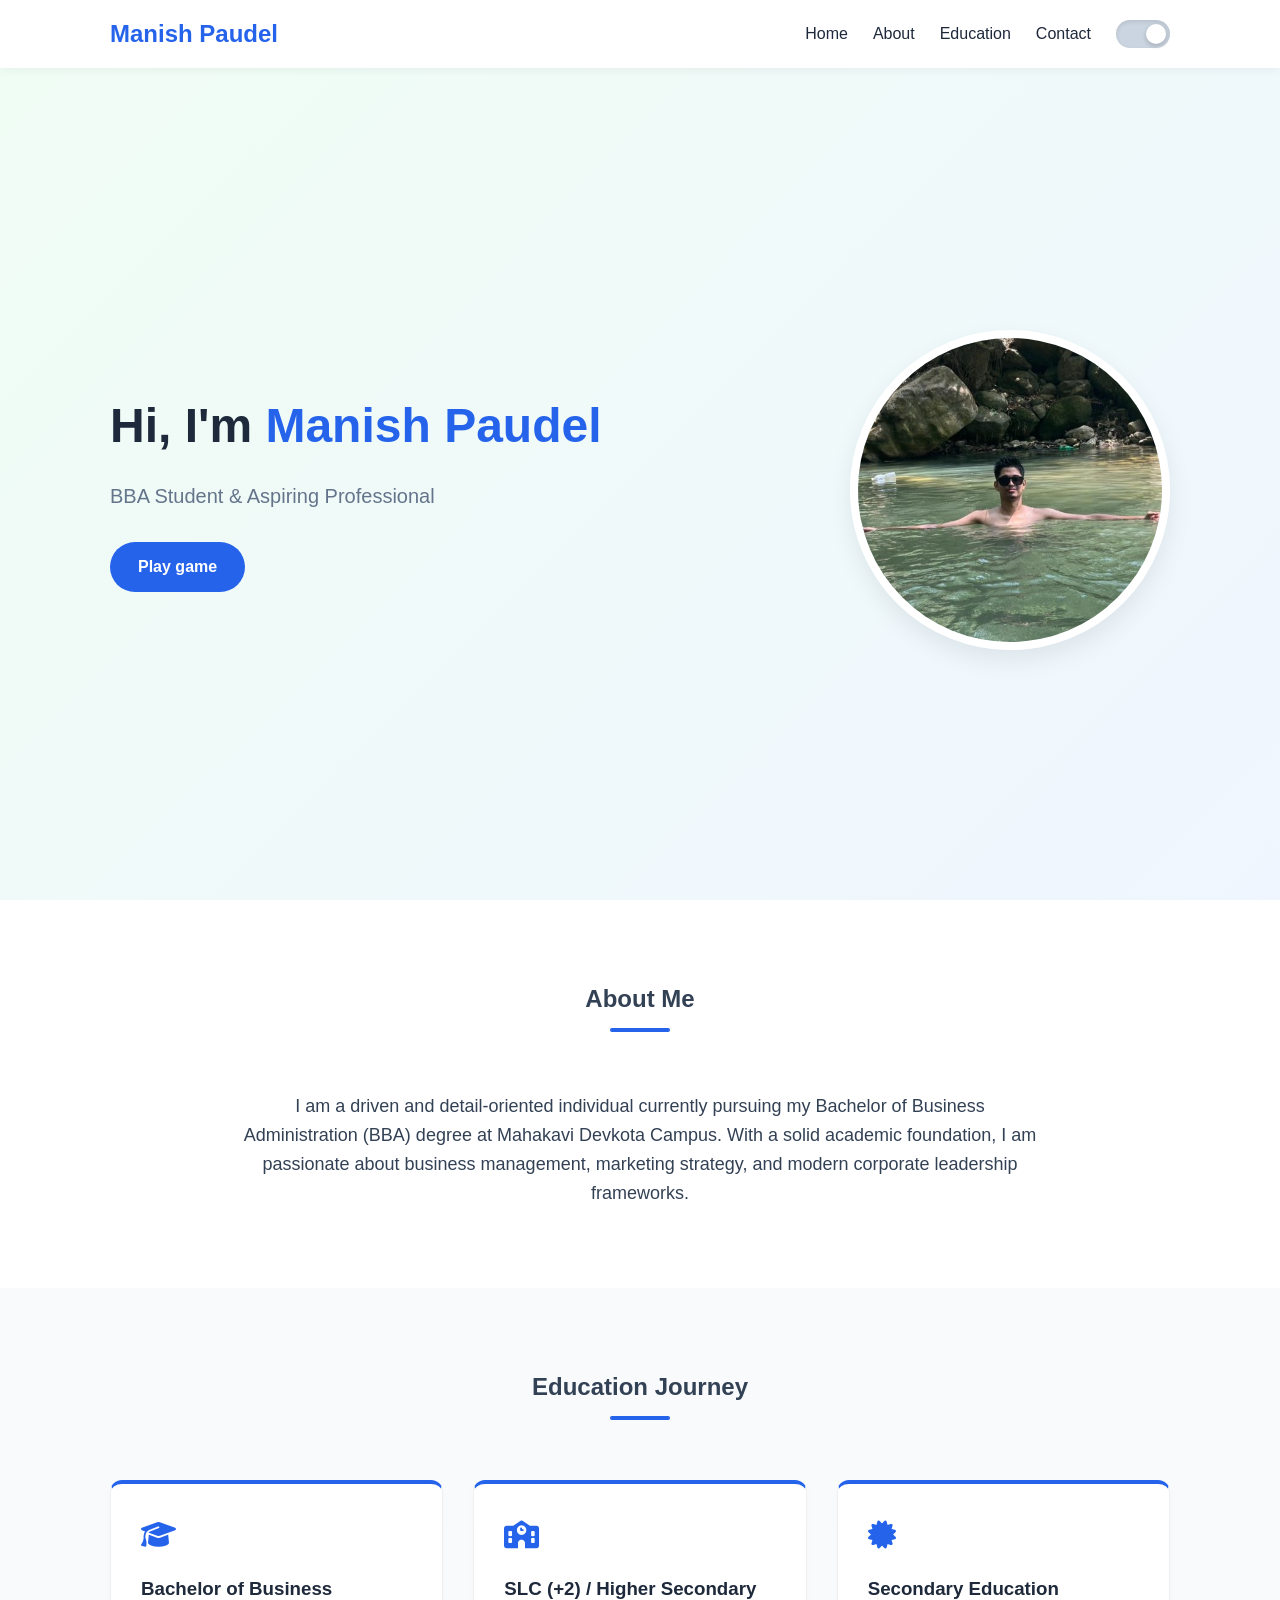
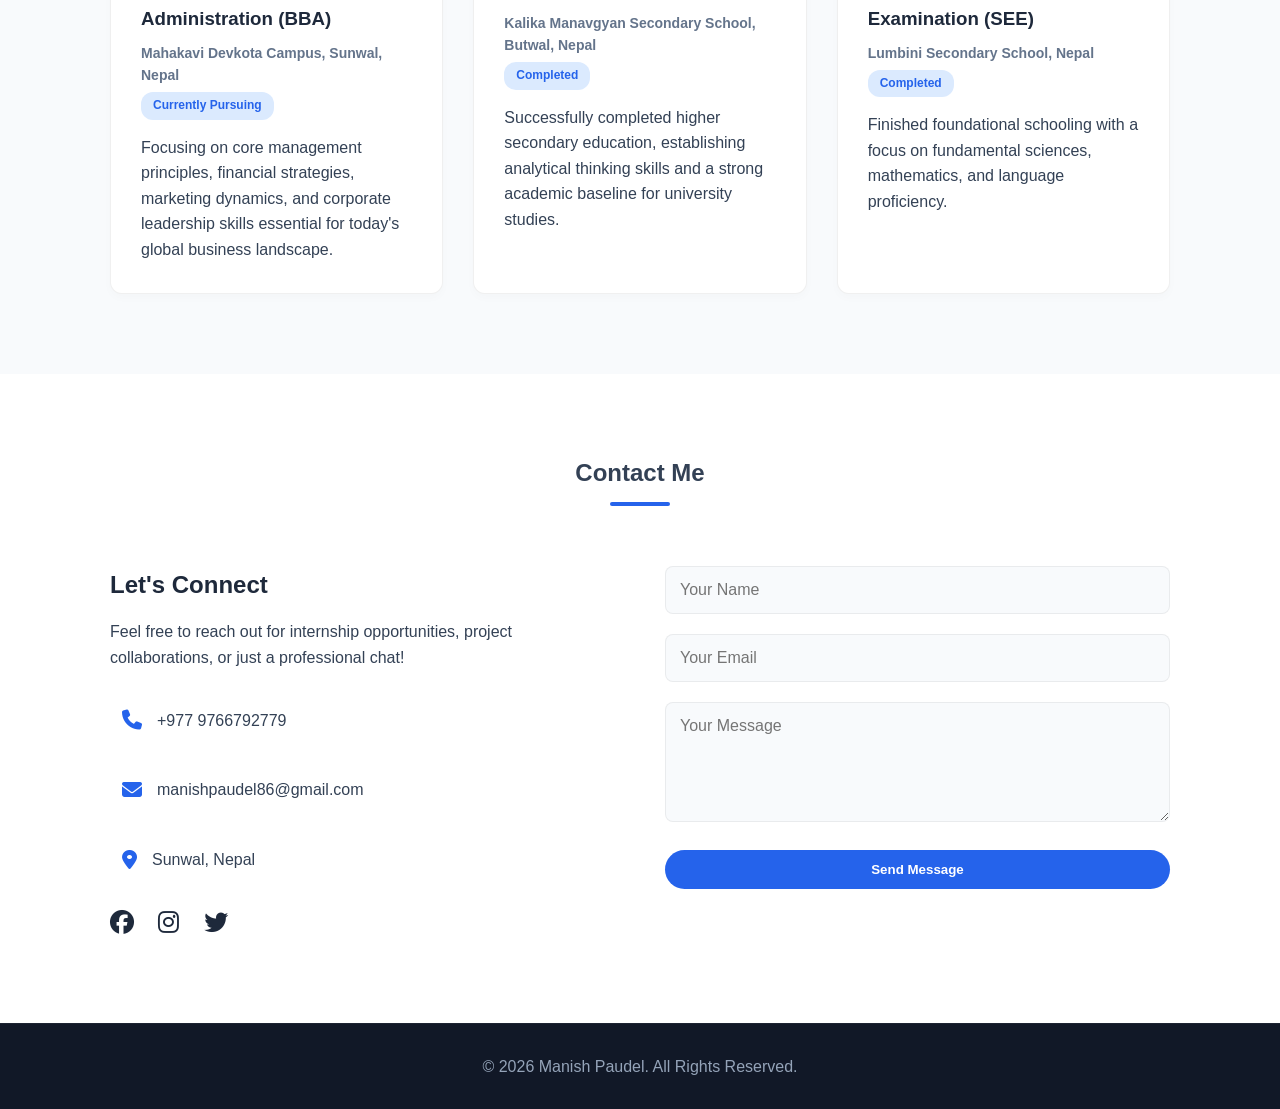
==== commit 662a8686: "Added game" ====
--- a/index.html
+++ b/index.html
@@ -49,7 +49,7 @@
             <div class="hero-text pop-up">
                 <h1>Hi, I'm <span class="highlight">Manish Paudel</span></h1>
                 <p>BBA Student & Aspiring Professional</p>
-                <a href="#contact" class="btn">Get In Touch</a>
+                <a href="game.html" class="btn">Play game</a>
             </div>
             <div class="hero-image pop-up">
                 <img src="manish.jpg" alt="Manish Paudel" class="profile-pic">
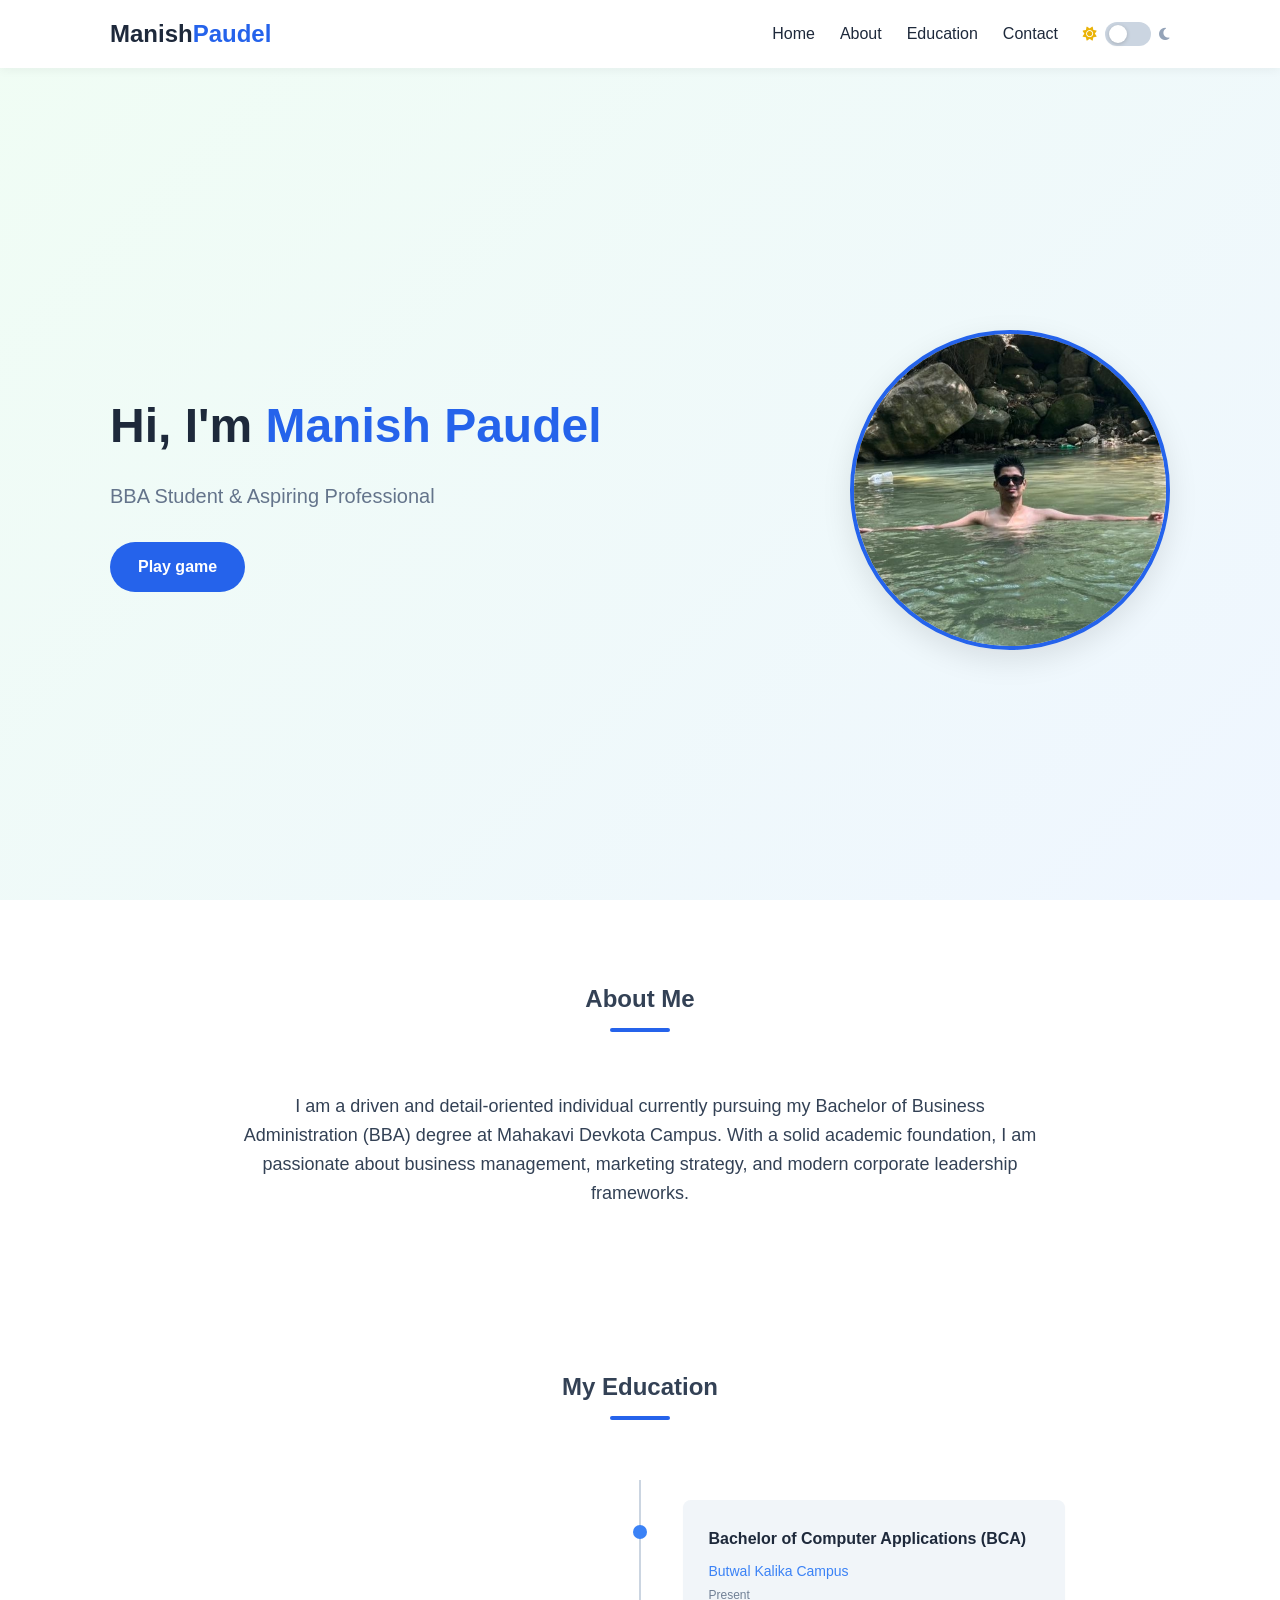
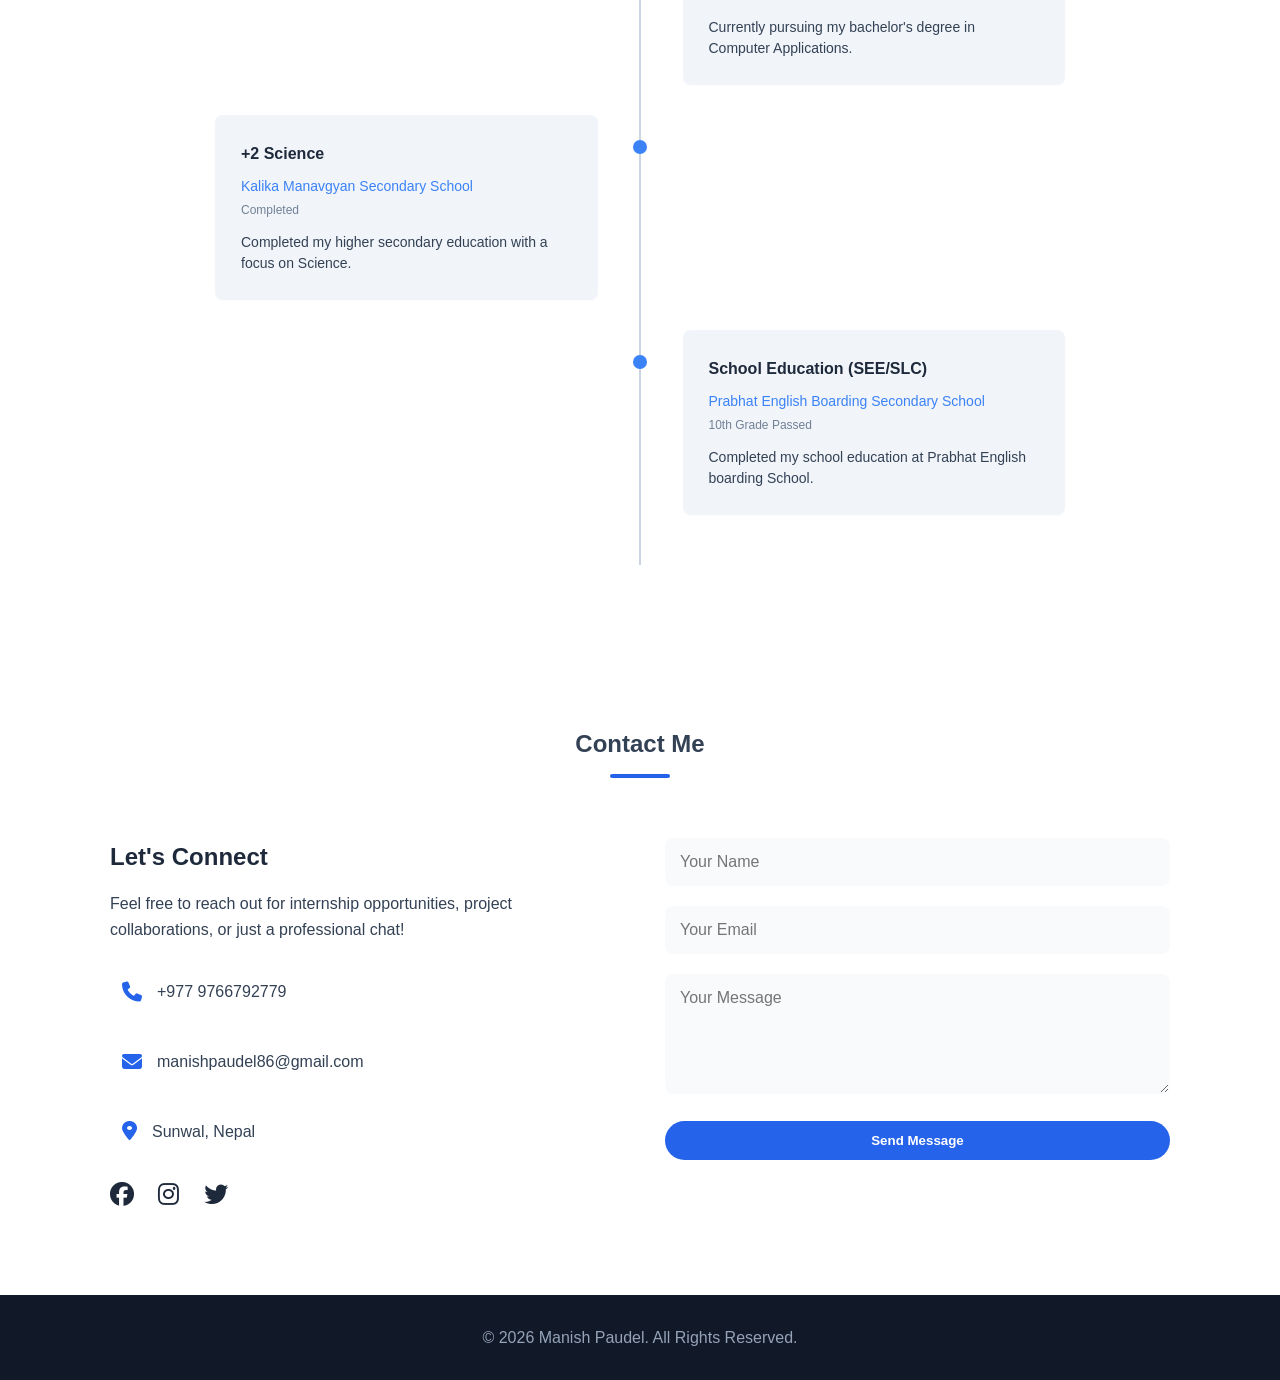
==== commit eea5b606: "Small Chnages to enhance" ====
--- a/index.html
+++ b/index.html
@@ -5,26 +5,25 @@
     <meta name="viewport" content="width=device-width, initial-scale=1.0">
     <title>Manish Paudel | Portfolio</title>
     <link rel="stylesheet" href="style.css">
-    <!-- Font Awesome Icons -->
     <link rel="stylesheet" href="https://cdnjs.cloudflare.com/ajax/libs/font-awesome/6.4.0/css/all.min.css">
 </head>
 <body>
 
-    <!-- Header / Navigation -->
     <header>
         <nav class="navbar">
-            <div class="logo"><span>Manish Paudel</span></div>
             
-            <div class="nav-controls">
-                <!-- Premium Custom Pill Switch (Visible outside on Mobile, hides inside on PC) -->
+            <button class="menu-toggle" id="mobile-menu-btn" aria-label="Toggle navigation Menu">
+                <i class="fa-solid fa-bars"></i>
+            </button>
+
+            <div class="logo">Manish<span>Paudel</span></div>
+            
+            <div class="nav-controls-mobile">
+                <i class="fa-solid fa-sun switch-label-icon sun"></i>
                 <button id="theme-toggle-mobile" class="custom-switch-btn" aria-label="Toggle dark mode">
                     <span class="switch-knob"></span>
                 </button>
-
-                <!-- Mobile Hamburger Menu Button -->
-                <button class="menu-toggle" id="mobile-menu-btn" aria-label="Toggle navigation Menu">
-                    <i class="fa-solid fa-bars"></i>
-                </button>
+                <i class="fa-solid fa-moon switch-label-icon moon"></i>
             </div>
 
             <ul class="nav-links" id="nav-menu">
@@ -33,17 +32,19 @@
                 <li><a href="#education" class="nav-item">Education</a></li>
                 <li><a href="#contact" class="nav-item">Contact</a></li>
                 
-                <!-- PC Theme Toggle (Renders beautifully at the end of desktop menu layout) -->
                 <li class="pc-theme-li">
-                    <button id="theme-toggle" class="custom-switch-btn" aria-label="Toggle dark mode">
-                        <span class="switch-knob"></span>
-                    </button>
+                    <div class="switch-wrapper-pc">
+                        <i class="fa-solid fa-sun switch-label-icon sun"></i>
+                        <button id="theme-toggle" class="custom-switch-btn" aria-label="Toggle dark mode">
+                            <span class="switch-knob"></span>
+                        </button>
+                        <i class="fa-solid fa-moon switch-label-icon moon"></i>
+                    </div>
                 </li>
             </ul>
         </nav>
     </header>
 
-    <!-- Hero Section -->
     <section id="hero" class="hero-section">
         <div class="hero-container">
             <div class="hero-text pop-up">
@@ -57,7 +58,6 @@
         </div>
     </section>
 
-    <!-- About Section -->
     <section id="about" class="about-section text-center">
         <div class="container pop-up">
             <h2>About Me</h2>
@@ -66,44 +66,47 @@
         </div>
     </section>
 
-    <!-- Education Section -->
     <section id="education" class="education-section">
         <div class="container">
-            <h2 class="text-center pop-up">Education Journey</h2>
+            <h2 class="text-center pop-up">My Education</h2>
             <div class="heading-line pop-up"></div>
             
-            <div class="timeline">
-                <!-- BBA Card -->
-                <div class="timeline-card pop-up">
-                    <div class="icon-box"><i class="fa-solid fa-graduation-cap"></i></div>
-                    <h3>Bachelor of Business Administration (BBA)</h3>
-                    <p class="institute">Mahakavi Devkota Campus, Sunwal, Nepal</p>
-                    <p class="status">Currently Pursuing</p>
-                    <p>Focusing on core management principles, financial strategies, marketing dynamics, and corporate leadership skills essential for today's global business landscape.</p>
+            <div class="screenshot-timeline">
+                <div class="timeline-line"></div>
+
+                <div class="timeline-item right pop-up">
+                    <div class="timeline-dot"></div>
+                    <div class="timeline-content-card">
+                        <h3>Bachelor of Computer Applications (BCA)</h3>
+                        <p class="institute">Butwal Kalika Campus</p>
+                        <p class="status-date">Present</p>
+                        <p class="desc">Currently pursuing my bachelor's degree in Computer Applications.</p>
+                    </div>
                 </div>
 
-                <!-- SLC (+2) Card -->
-                <div class="timeline-card pop-up">
-                    <div class="icon-box"><i class="fa-solid fa-school"></i></div>
-                    <h3>SLC (+2) / Higher Secondary</h3>
-                    <p class="institute">Kalika Manavgyan Secondary School, Butwal, Nepal</p>
-                    <p class="status">Completed</p>
-                    <p>Successfully completed higher secondary education, establishing analytical thinking skills and a strong academic baseline for university studies.</p>
+                <div class="timeline-item left pop-up">
+                    <div class="timeline-dot"></div>
+                    <div class="timeline-content-card">
+                        <h3>+2 Science</h3>
+                        <p class="institute">Kalika Manavgyan Secondary School</p>
+                        <p class="status-date">Completed</p>
+                        <p class="desc">Completed my higher secondary education with a focus on Science.</p>
+                    </div>
                 </div>
 
-                <!-- SEE Card -->
-                <div class="timeline-card pop-up">
-                    <div class="icon-box"><i class="fa-solid fa-certificate"></i></div>
-                    <h3>Secondary Education Examination (SEE)</h3>
-                    <p class="institute">Lumbini Secondary School, Nepal</p>
-                    <p class="status">Completed</p>
-                    <p>Finished foundational schooling with a focus on fundamental sciences, mathematics, and language proficiency.</p>
+                <div class="timeline-item right pop-up">
+                    <div class="timeline-dot"></div>
+                    <div class="timeline-content-card">
+                        <h3>School Education (SEE/SLC)</h3>
+                        <p class="institute">Prabhat English Boarding Secondary School</p>
+                        <p class="status-date">10th Grade Passed</p>
+                        <p class="desc">Completed my school education at Prabhat English boarding School.</p>
+                    </div>
                 </div>
             </div>
         </div>
     </section>
 
-    <!-- Contact Section -->
     <section id="contact" class="contact-section">
         <div class="container">
             <h2 class="text-center pop-up">Contact Me</h2>
@@ -136,7 +139,7 @@
                     </a>
 
                     <div class="socials">
-                        <a href="https://www.facebook.com/Paudel.Maniesh.728?rdid=z5gEuQAcYNVxhsYH&share_url=https%3A%2F%2Fwww.facebook.com%2Fshare%2F18ASvov1TF%2F"><i class="fa-brands fa-facebook"></i></a>
+                        <a href="https://www.facebook.com/Paudel.Maniesh.728?rdid=DaDuUuYW0V916UXG&share_url=https%3A%2F%2Fwww.facebook.com%2Fshare%2F18ASvov1TF%2F"><i class="fa-brands fa-facebook"></i></a>
                         <a href="https://www.instagram.com/maniesh_paudel?igsh=MThoaHVmcm05dXhycg%3D%3D"><i class="fa-brands fa-instagram"></i></a>
                         <a href="#"><i class="fa-brands fa-twitter"></i></a>
                     </div>
@@ -158,10 +161,9 @@
         </div>
     </section>
 
-    <!-- Footer -->
     <footer>
         <div class="footer-content text-center">
-            <p>&copy; 2026 Manish Paudel. All Rights Reserved.</p>
+            <p>© 2026 Manish Paudel. All Rights Reserved.</p>
         </div>
     </footer>
 
--- a/style.css
+++ b/style.css
@@ -8,7 +8,7 @@
     transition: background-color 0.3s ease, color 0.3s ease, border-color 0.3s ease, transform 0.3s ease;
 }
 
-/* Light Mode Variables */
+/* Eye-Friendly Light Variables */
 :root {
     --primary-color: #2563eb; 
     --secondary-color: #1e293b; 
@@ -16,26 +16,32 @@
     --text-color: #334155;
     --white: #ffffff;
     --navbar-bg: rgba(255, 255, 255, 0.95);
-    --card-bg: #ffffff;
-    --card-border: rgba(0, 0, 0, 0.06);
+    --card-bg: #f1f5f9;                 /* Matches light grey background from screenshot */
+    --card-border: transparent;
     --form-bg: #f8fafc;
     --switch-bg: #cbd5e1;
     --switch-knob-bg: #ffffff;
-}
-
-/* Eye-Friendly Soft Dark Mode Variables */
+    --icon-sun-color: #eab308;
+    --icon-moon-color: #94a3b8;
+    --timeline-line-color: #cbd5e1;
+}
+
+/* Eye-Friendly Matte Dark Variables */
 [data-theme="dark"] {
     --primary-color: #38bdf8;
     --secondary-color: #f8fafc;
-    --light-bg: #121212;         /* Matte dark foundation */
-    --text-color: #cbd5e1;        /* Low glare soft grey typography */
-    --white: #1e1e1e;             /* Elevated dark grey card backings */
+    --light-bg: #121212;
+    --text-color: #cbd5e1;
+    --white: #1e1e1e;
     --navbar-bg: rgba(24, 24, 24, 0.96);
-    --card-bg: #1e1e1e;
+    --card-bg: #1e1e1e;                 /* Sleek dark cards */
     --card-border: rgba(255, 255, 255, 0.08);
     --form-bg: #2d2d2d;
-    --switch-bg: #0284c7;         /* Active blue channel backing */
-    --switch-knob-bg: #ffffff;
+    --switch-bg: #334155;
+    --switch-knob-bg: #38bdf8;
+    --icon-sun-color: #475569;
+    --icon-moon-color: #38bdf8;
+    --timeline-line-color: #334155;
 }
 
 body {
@@ -89,10 +95,11 @@
 }
 .logo span { color: var(--primary-color); }
 
-.nav-controls {
-    display: none; /* Renders layout conditionally via Media breakpoints */
-    align-items: center;
-    gap: 15px;
+/* Hidden on desktop wrapper */
+.nav-controls-mobile {
+    display: none;
+    align-items: center;
+    gap: 8px;
 }
 
 .nav-links {
@@ -110,42 +117,53 @@
 }
 .nav-links a:hover { color: var(--primary-color); }
 
-/* --- Premium Rectangular Rounded Pill Switch Toggle CSS --- */
+/* --- Theme Toggle Switch Design (With Symbols Adjacent) --- */
+.switch-wrapper-pc {
+    display: flex;
+    align-items: center;
+    gap: 8px;
+}
+
 .custom-switch-btn {
     position: relative;
-    width: 54px;
-    height: 28px;
+    width: 46px;
+    height: 24px;
     background-color: var(--switch-bg);
     border: none;
-    border-radius: 20px; /* Rounded corners */
+    border-radius: 20px;
     cursor: pointer;
-    padding: 4px;
-    display: flex;
-    align-items: center;
-    box-shadow: inset 0 2px 4px rgba(0,0,0,0.1);
+    padding: 2px;
+    display: flex;
+    align-items: center;
 }
 
 .switch-knob {
     position: absolute;
-    width: 20px;
-    height: 20px;
+    width: 18px;
+    height: 18px;
     background-color: var(--switch-knob-bg);
     border-radius: 50%;
-    box-shadow: 0 2px 5px rgba(0,0,0,0.2);
-    /* Light Mode Default Position: Slides right */
-    transform: translateX(26px); 
-    transition: transform 0.3s cubic-bezier(0.4, 0, 0.2, 1);
-}
-
-/* Dark Mode Rule Overrides: Pulls the inner knob circle to the left */
+    box-shadow: 0 1px 4px rgba(0,0,0,0.2);
+    /* FIXED LOGIC: Light Mode is on the Left default position */
+    transform: translateX(2px); 
+    transition: transform 0.25s cubic-bezier(0.4, 0, 0.2, 1);
+}
+
+/* FIXED LOGIC: Dark Mode active forces moving circle knob to the Right */
 [data-theme="dark"] .switch-knob {
-    transform: translateX(2px);
-}
-
-/* Hamburger Icon Hidden on Desktop views */
+    transform: translateX(24px);
+}
+
+.switch-label-icon {
+    font-size: 14px;
+}
+.switch-label-icon.sun { color: var(--icon-sun-color); }
+.switch-label-icon.moon { color: var(--icon-moon-color); }
+
+/* Hamburger Menu Icon */
 .menu-toggle {
     display: none;
-    font-size: 24px;
+    font-size: 22px;
     background: none;
     border: none;
     color: var(--secondary-color);
@@ -202,9 +220,9 @@
     margin-bottom: 30px;
     color: #64748b;
 }
-[data-theme="dark"] .hero-text p { color: #94a3b8; }
-
-/* --- Responsive Profile Picture Layout area --- */
+
+/* --- Wavy Profile Picture Animation Layer --- */
+/* --- Circular Profile Picture Animation Layer --- */
 .hero-image {
     display: flex;
     justify-content: center;
@@ -214,10 +232,24 @@
     width: 320px;
     height: 320px;
     object-fit: cover;
-    border-radius: 50%;
-    border: 8px solid var(--white);
-    box-shadow: 0 10px 25px rgba(0,0,0,0.08);
-    max-width: 100%;
+    box-shadow: 0 10px 30px rgba(0,0,0,0.1);
+    border: 4px solid var(--primary-color);
+    border-radius: 50%; /* Keeps it a perfect circle at all times */
+    /* Triggers a fluid pulsing ripple instead of a square-like morph */
+    animation: circularPulseAnimation 4s ease-in-out infinite alternate;
+}
+
+@keyframes circularPulseAnimation {
+    0% {
+        transform: scale(1);
+        border-color: var(--primary-color);
+        box-shadow: 0 10px 30px rgba(0,0,0,0.1);
+    }
+    100% {
+        transform: scale(1.03); /* Subtle breathing scale effect */
+        border-color: #3b82f6;   /* Elegant shifting gradient border tint */
+        box-shadow: 0 15px 35px rgba(59, 130, 246, 0.2);
+    }
 }
 
 /* --- About Profile Layout --- */
@@ -229,48 +261,102 @@
     color: var(--text-color);
 }
 
-/* --- Academic Timeline Section --- */
-.education-section { background-color: var(--light-bg); }
-.timeline {
-    display: grid;
-    grid-template-columns: repeat(auto-fit, minmax(300px, 1fr));
-    gap: 30px;
-    margin-top: 20px;
-}
-
-.timeline-card {
+/* --- RE-CODED EDUCATION DESIGN MATCHING YOUR SCREENSHOT --- */
+.education-section { 
+    background-color: var(--white); 
+    position: relative;
+}
+[data-theme="dark"] .education-section {
+    background-color: var(--light-bg);
+}
+
+.screenshot-timeline {
+    position: relative;
+    max-width: 850px;
+    margin: 0 auto;
+    padding: 20px 0;
+}
+
+/* Vertical Center Line Spine */
+.timeline-line {
+    position: absolute;
+    left: 50%;
+    top: 0;
+    bottom: 0;
+    width: 2px;
+    background-color: var(--timeline-line-color);
+    transform: translateX(-50%);
+}
+
+.timeline-item {
+    position: relative;
+    width: 50%;
+    margin-bottom: 30px;
+}
+
+/* Center circle Node Dots */
+.timeline-dot {
+    position: absolute;
+    right: -7px;
+    top: 25px;
+    width: 14px;
+    height: 14px;
+    background-color: #3b82f6;
+    border-radius: 50%;
+    z-index: 5;
+}
+.timeline-item.right .timeline-dot {
+    left: -7px;
+    right: auto;
+}
+
+/* Content cards setup styling */
+.timeline-content-card {
     background-color: var(--card-bg);
-    padding: 30px;
-    border-radius: 12px;
-    box-shadow: 0 4px 10px rgba(0, 0, 0, 0.02);
-    border-top: 4px solid var(--primary-color);
-    border-left: 1px solid var(--card-border);
-    border-right: 1px solid var(--card-border);
-    border-bottom: 1px solid var(--card-border);
-}
-
-.icon-box { font-size: 28px; color: var(--primary-color); margin-bottom: 15px; }
-.timeline-card h3 { color: var(--secondary-color); margin-bottom: 8px; }
-.institute { font-size: 14px; color: #64748b; font-weight: 600; margin-bottom: 5px; }
-[data-theme="dark"] .institute { color: #94a3b8; }
-
-.status {
-    display: inline-block;
-    padding: 4px 12px;
-    background-color: #dbeafe;
-    color: #2563eb;
+    padding: 25px;
+    border-radius: 8px;
+    border: 1px solid var(--card-border);
+    width: 90%;
+    box-shadow: 0 1px 3px rgba(0,0,0,0.02);
+}
+
+.timeline-item.left {
+    left: 0;
+    display: flex;
+    justify-content: flex-start;
+}
+.timeline-item.right {
+    left: 50%;
+    display: flex;
+    justify-content: flex-end;
+}
+
+.timeline-content-card h3 {
+    font-size: 16px;
+    color: var(--secondary-color);
+    font-weight: 600;
+    margin-bottom: 8px;
+}
+.timeline-content-card .institute {
+    font-size: 14px;
+    color: #3b82f6;              /* Precise blue color match from upload picture */
+    font-weight: 500;
+    margin-bottom: 4px;
+}
+.timeline-content-card .status-date {
     font-size: 12px;
-    font-weight: 600;
-    border-radius: 12px;
-    margin-bottom: 15px;
-}
-[data-theme="dark"] .status {
-    background-color: #1e3a8a;
-    color: #38bdf8;
+    color: #718096;
+    margin-bottom: 12px;
+}
+.timeline-content-card .desc {
+    font-size: 14px;
+    color: var(--text-color);
+    line-height: 1.5;
 }
 
 /* --- Contact & App Handlers --- */
 .contact-section { background-color: var(--white); }
+[data-theme="dark"] .contact-section { background-color: var(--white); }
 .contact-container {
     display: grid;
     grid-template-columns: 1fr 1fr;
@@ -320,74 +406,86 @@
     background-color: #111827;
     color: #94a3b8;
     padding: 30px 20px;
-    border-top: 1px solid rgba(255,255,255,0.05);
-}
-[data-theme="dark"] footer {
-    background-color: #0b0f19;
-}
-
-/* --- Scroll Animation Setup --- */
+}
+
+/* --- Scroll Animation Framework --- */
 .pop-up {
     opacity: 0;
-    transform: translateY(40px) scale(0.95);
-    transition: opacity 0.6s cubic-bezier(0.175, 0.885, 0.32, 1.275), 
-                transform 0.6s cubic-bezier(0.175, 0.885, 0.32, 1.275);
+    transform: translateY(30px);
+    transition: opacity 0.5s ease, transform 0.5s ease;
 }
 .pop-up.active {
     opacity: 1;
-    transform: translateY(0) scale(1);
-}
-
-/* --- ADAPTIVE MOBILE VIEWPORT MEDIA QUERY --- */
+    transform: translateY(0);
+}
+
+/* --- MOBILE & LAPTOP RESPONSIVE MEDIA BREAKPOINTS --- */
 @media (max-width: 768px) {
     .container { padding: 50px 20px; }
     
-    /* Toggle visibility swaps: Hide PC toggle item, display mobile control block */
+    /* Config Layout swaps: Display mobile controls, activate layout toggling views */
     .pc-theme-li { display: none; }
-    .nav-controls { display: flex; } 
     .menu-toggle { display: block; }
+    .nav-controls-mobile { display: flex; }
+
+    /* Order Adjustments: Switch on left, Logo middle, Controls right */
+    .navbar {
+        padding: 12px 15px;
+    }
+    .menu-toggle { order: 1; }
+    .logo { order: 2; margin-left: 15px; margin-right: auto;}
+    .nav-controls-mobile { order: 3; }
 
     .heading-line { margin-bottom: 45px; }
 
-    /* Transform nav list container into modern overlay sliding panel */
+    /* FIXED: Mobile Navigation Menu takes up only 70% space partial size width drawer */
     .nav-links {
         position: absolute;
-        top: 64px; 
+        top: 60px; 
         left: -100%;
-        width: 100%;
-        height: calc(100vh - 64px);
+        width: 70%; /* Takes only partial screen width portion as requested */
+        height: calc(100vh - 60px);
         background-color: var(--navbar-bg);
         flex-direction: column;
         align-items: flex-start;
         padding: 40px 30px;
-        transition: left 0.4s cubic-bezier(0.4, 0, 0.2, 1);
-        box-shadow: 0 15px 20px rgba(0, 0, 0, 0.05);
+        transition: left 0.35s cubic-bezier(0.4, 0, 0.2, 1);
+        box-shadow: 5px 0 15px rgba(0, 0, 0, 0.1);
         border-top: 1px solid var(--card-border);
     }
     
     .nav-links.mobile-active { left: 0; }
     .nav-links li { margin: 15px 0; margin-left: 0; }
-    .nav-links a { font-size: 20px; display: block; width: 100%; }
-
-    /* Structural adjustments for smaller viewports */
+    .nav-links a { font-size: 18px; width: 100%; }
+
+    /* Hero Responsive Blocks */
     .hero-container {
         flex-direction: column-reverse;
         text-align: center;
-        padding-top: 30px;
+        padding-top: 20px;
         gap: 15px;
     }
-    .hero-text h1 { font-size: 32px; }
-    .hero-text p { font-size: 18px; }
+    .hero-text h1 { font-size: 30px; }
+    .hero-text p { font-size: 16px; }
     
-    .hero-image { max-width: 250px; margin-bottom: 15px; }
-    .profile-pic { width: 100%; height: auto; max-width: 250px; border: 5px solid var(--white); }
-
+    .hero-image { max-width: 240px; margin-bottom: 10px; }
+    .profile-pic { width: 100%; height: auto; max-width: 240px; }
+
+    /* Convert Education Spine Timeline layout to single linear full-column block row on mobile */
+    .timeline-line { left: 16px; }
+    .timeline-item { width: 100%; margin-bottom: 25px; }
+    .timeline-item.left, .timeline-item.right { left: 0; justify-content: flex-end; }
+    .timeline-content-card { width: calc(100% - 35px); }
+    .timeline-dot { left: 9px !important; right: auto !important; top: 22px; }
+
+    /* Form contact layout */
     .contact-container { grid-template-columns: 1fr; gap: 35px; }
     .contact-info { text-align: center; }
     .info-item { justify-content: center; }
 }
 
 @media (max-width: 480px) {
-    .hero-text h1 { font-size: 26px; }
-    .hero-image, .profile-pic { max-width: 190px; }
+    .nav-links { width: 80%; } /* Handles ultra small device screen portions cleanly */
+    .hero-text h1 { font-size: 24px; }
+    .hero-image, .profile-pic { max-width: 180px; }
 }
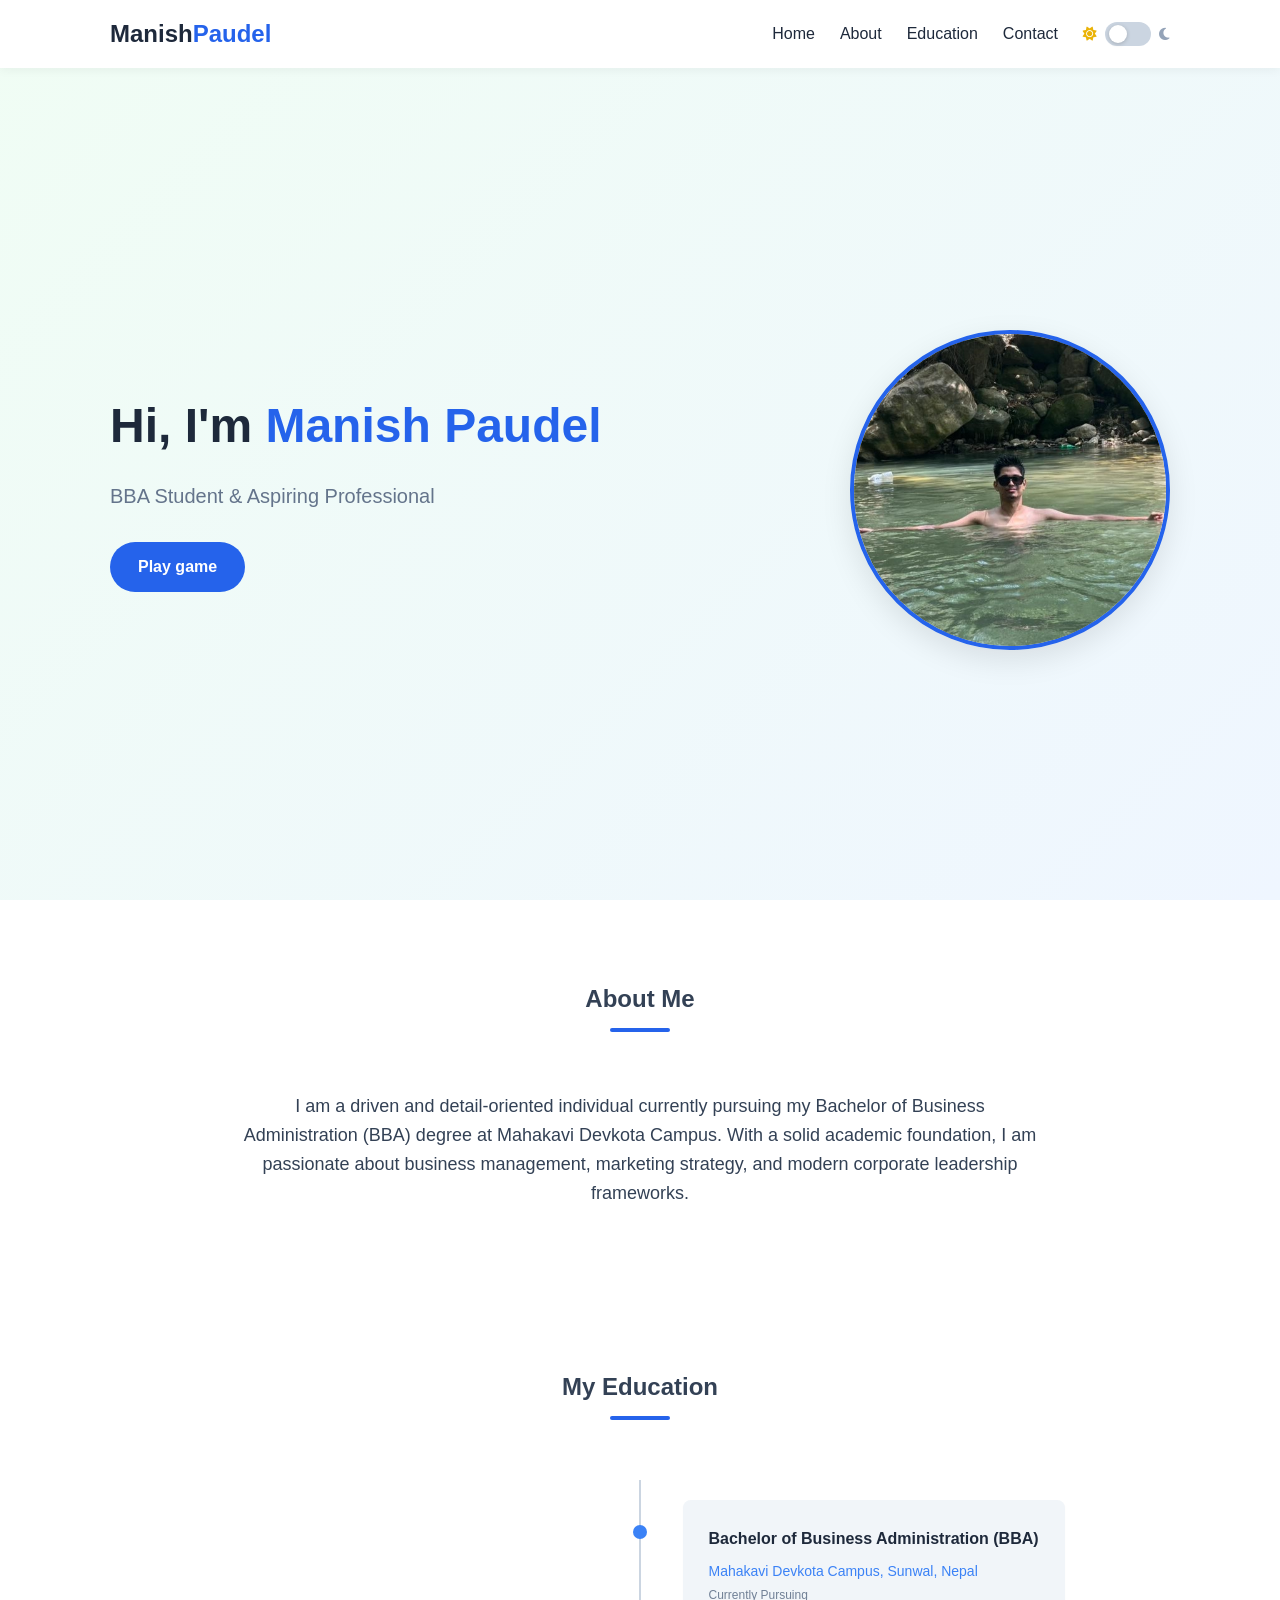
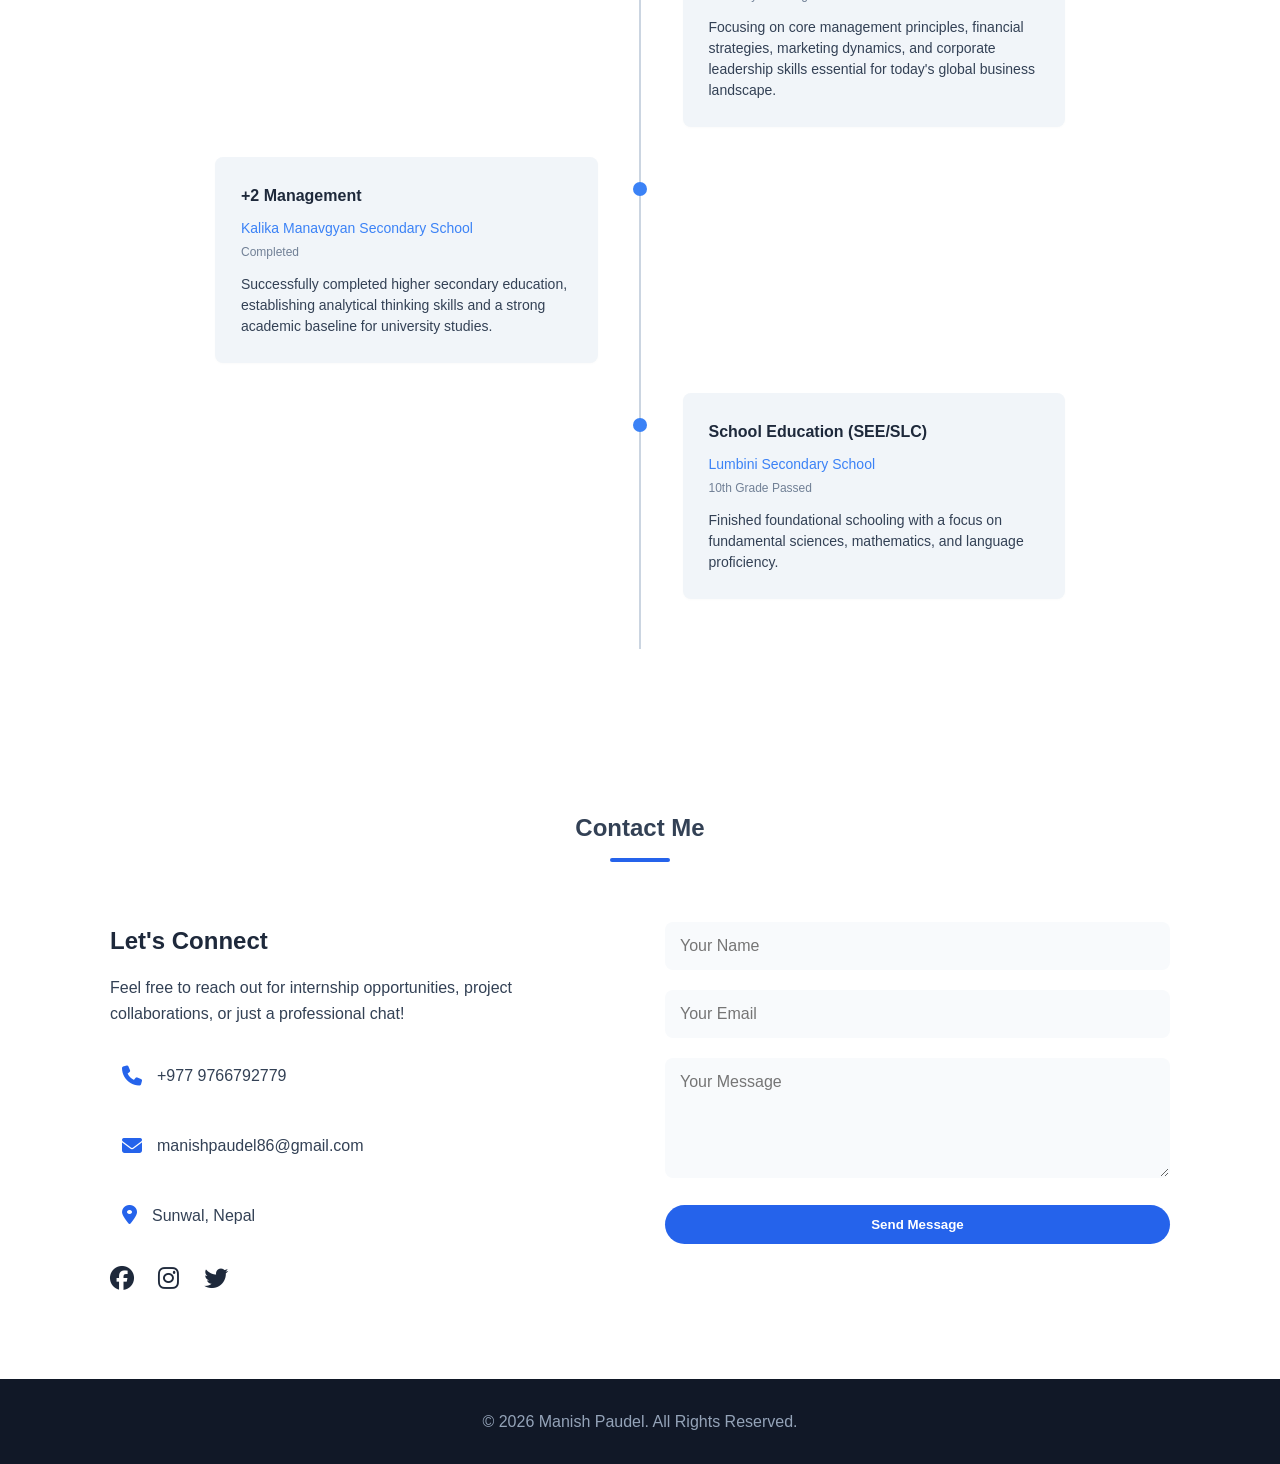
==== commit 6f94645a: "Chnage the wrong information" ====
--- a/index.html
+++ b/index.html
@@ -77,20 +77,20 @@
                 <div class="timeline-item right pop-up">
                     <div class="timeline-dot"></div>
                     <div class="timeline-content-card">
-                        <h3>Bachelor of Computer Applications (BCA)</h3>
-                        <p class="institute">Butwal Kalika Campus</p>
-                        <p class="status-date">Present</p>
-                        <p class="desc">Currently pursuing my bachelor's degree in Computer Applications.</p>
+                        <h3>Bachelor of Business Administration (BBA)</h3>
+                        <p class="institute">Mahakavi Devkota Campus, Sunwal, Nepal</p>
+                        <p class="status-date">Currently Pursuing</p>
+                        <p class="desc">Focusing on core management principles, financial strategies, marketing dynamics, and corporate leadership skills essential for today's global business landscape.</p>
                     </div>
                 </div>
 
                 <div class="timeline-item left pop-up">
                     <div class="timeline-dot"></div>
                     <div class="timeline-content-card">
-                        <h3>+2 Science</h3>
+                        <h3>+2 Management</h3>
                         <p class="institute">Kalika Manavgyan Secondary School</p>
                         <p class="status-date">Completed</p>
-                        <p class="desc">Completed my higher secondary education with a focus on Science.</p>
+                        <p class="desc">Successfully completed higher secondary education, establishing analytical thinking skills and a strong academic baseline for university studies.</p>
                     </div>
                 </div>
 
@@ -98,9 +98,9 @@
                     <div class="timeline-dot"></div>
                     <div class="timeline-content-card">
                         <h3>School Education (SEE/SLC)</h3>
-                        <p class="institute">Prabhat English Boarding Secondary School</p>
+                        <p class="institute">Lumbini Secondary School</p>
                         <p class="status-date">10th Grade Passed</p>
-                        <p class="desc">Completed my school education at Prabhat English boarding School.</p>
+                        <p class="desc">Finished foundational schooling with a focus on fundamental sciences, mathematics, and language proficiency.</p>
                     </div>
                 </div>
             </div>
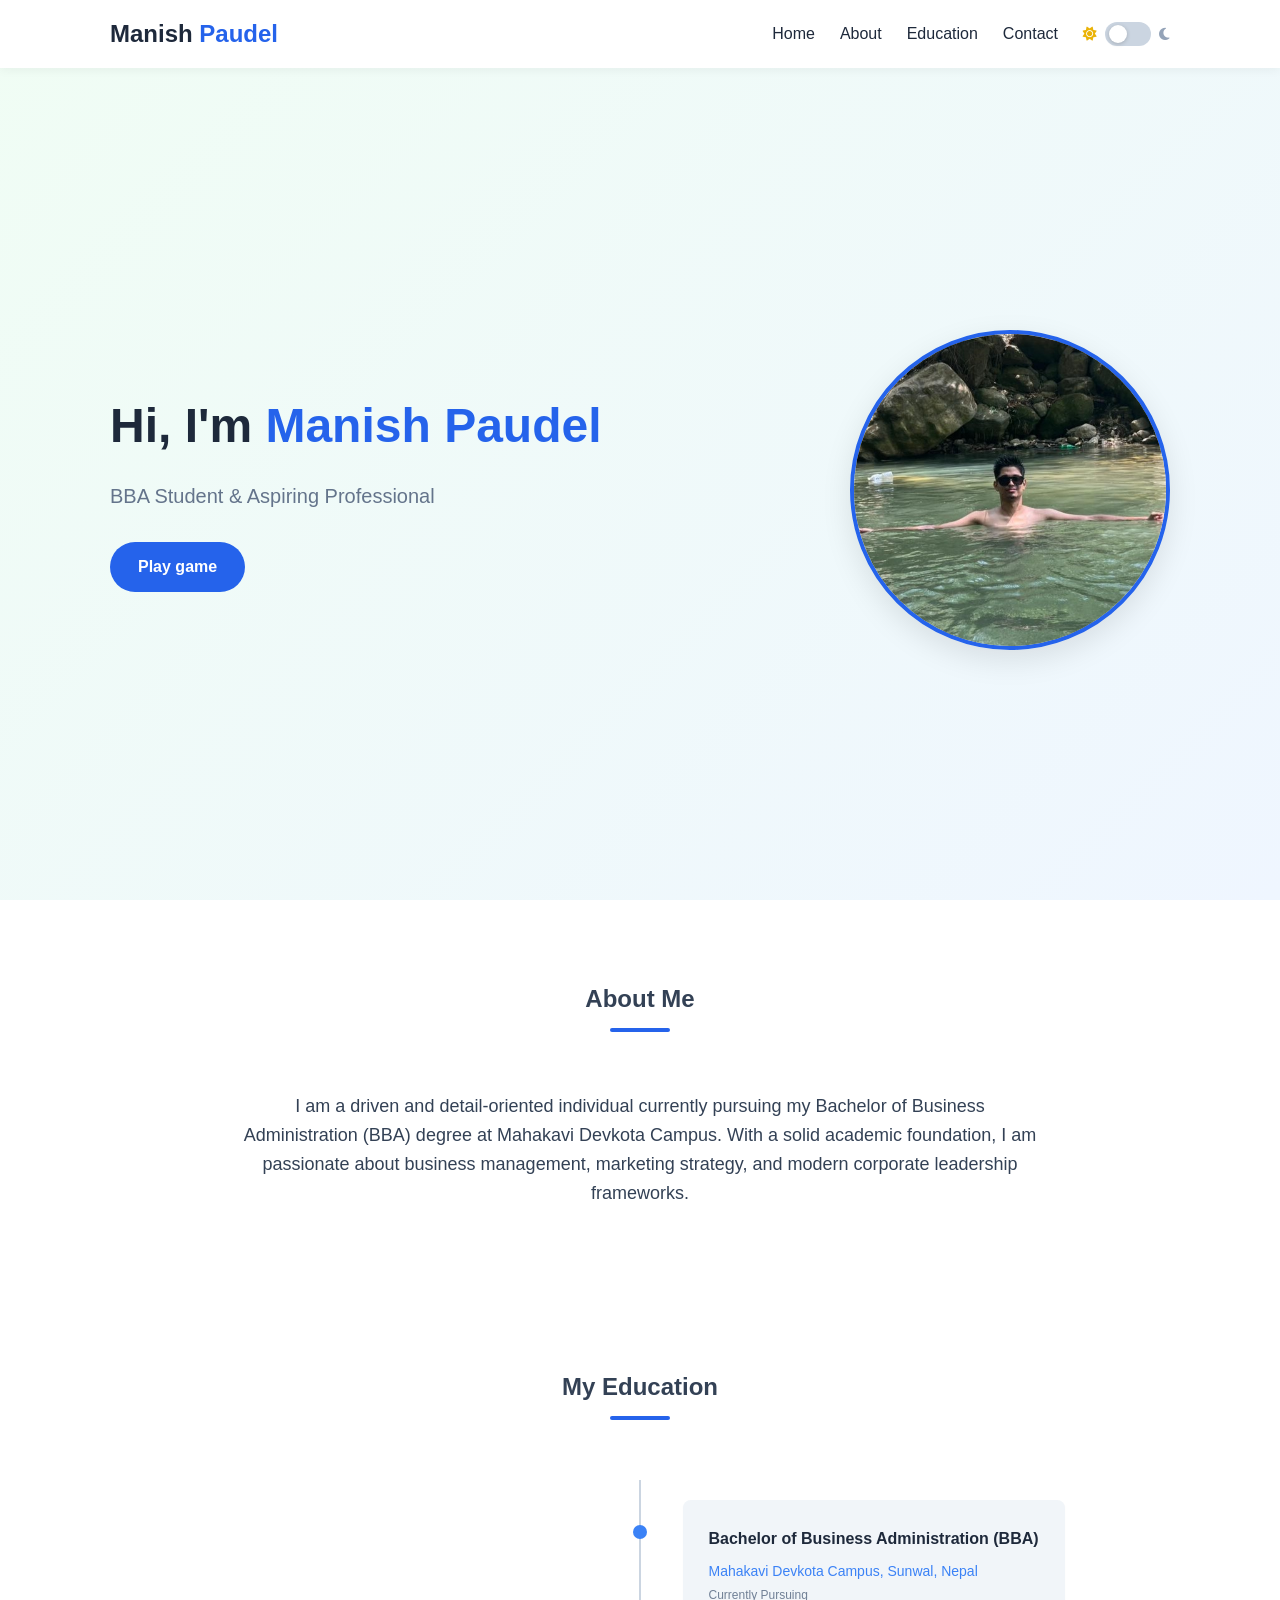
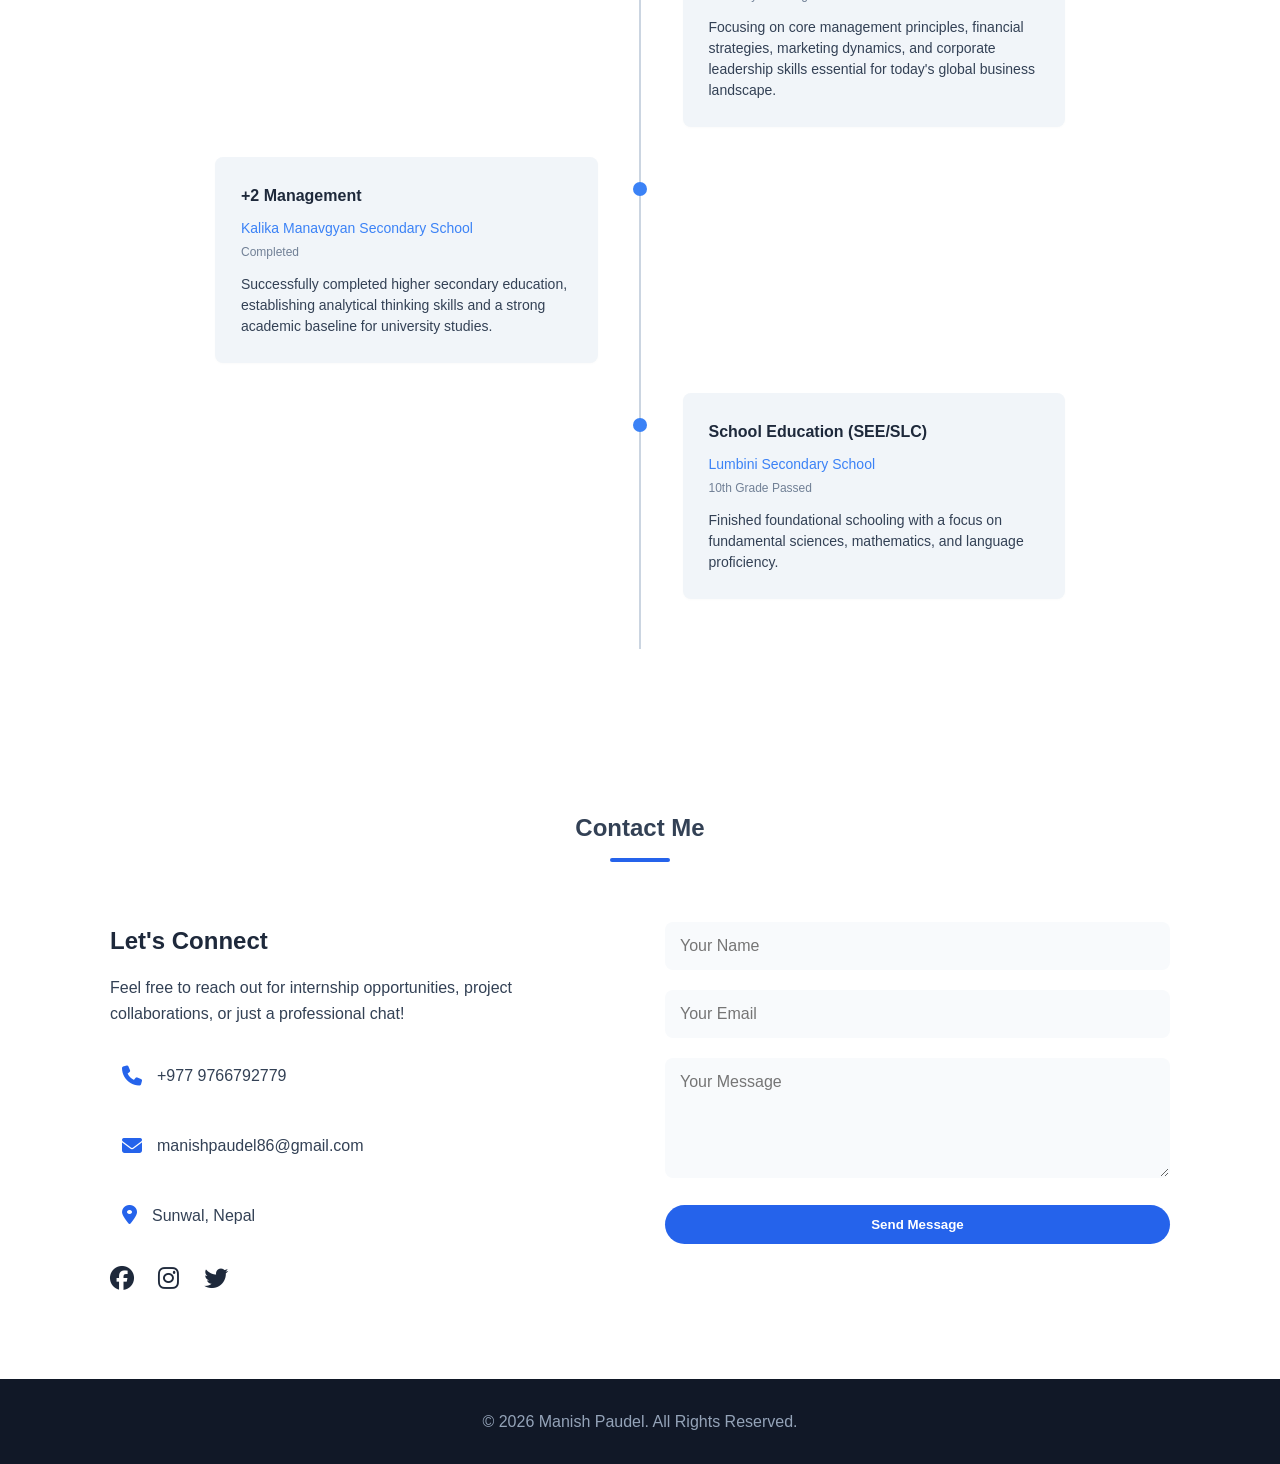
==== commit eb5749c6: "Add space between name" ====
--- a/index.html
+++ b/index.html
@@ -16,7 +16,7 @@
                 <i class="fa-solid fa-bars"></i>
             </button>
 
-            <div class="logo">Manish<span>Paudel</span></div>
+            <div class="logo">Manish <span>Paudel</span></div>
             
             <div class="nav-controls-mobile">
                 <i class="fa-solid fa-sun switch-label-icon sun"></i>
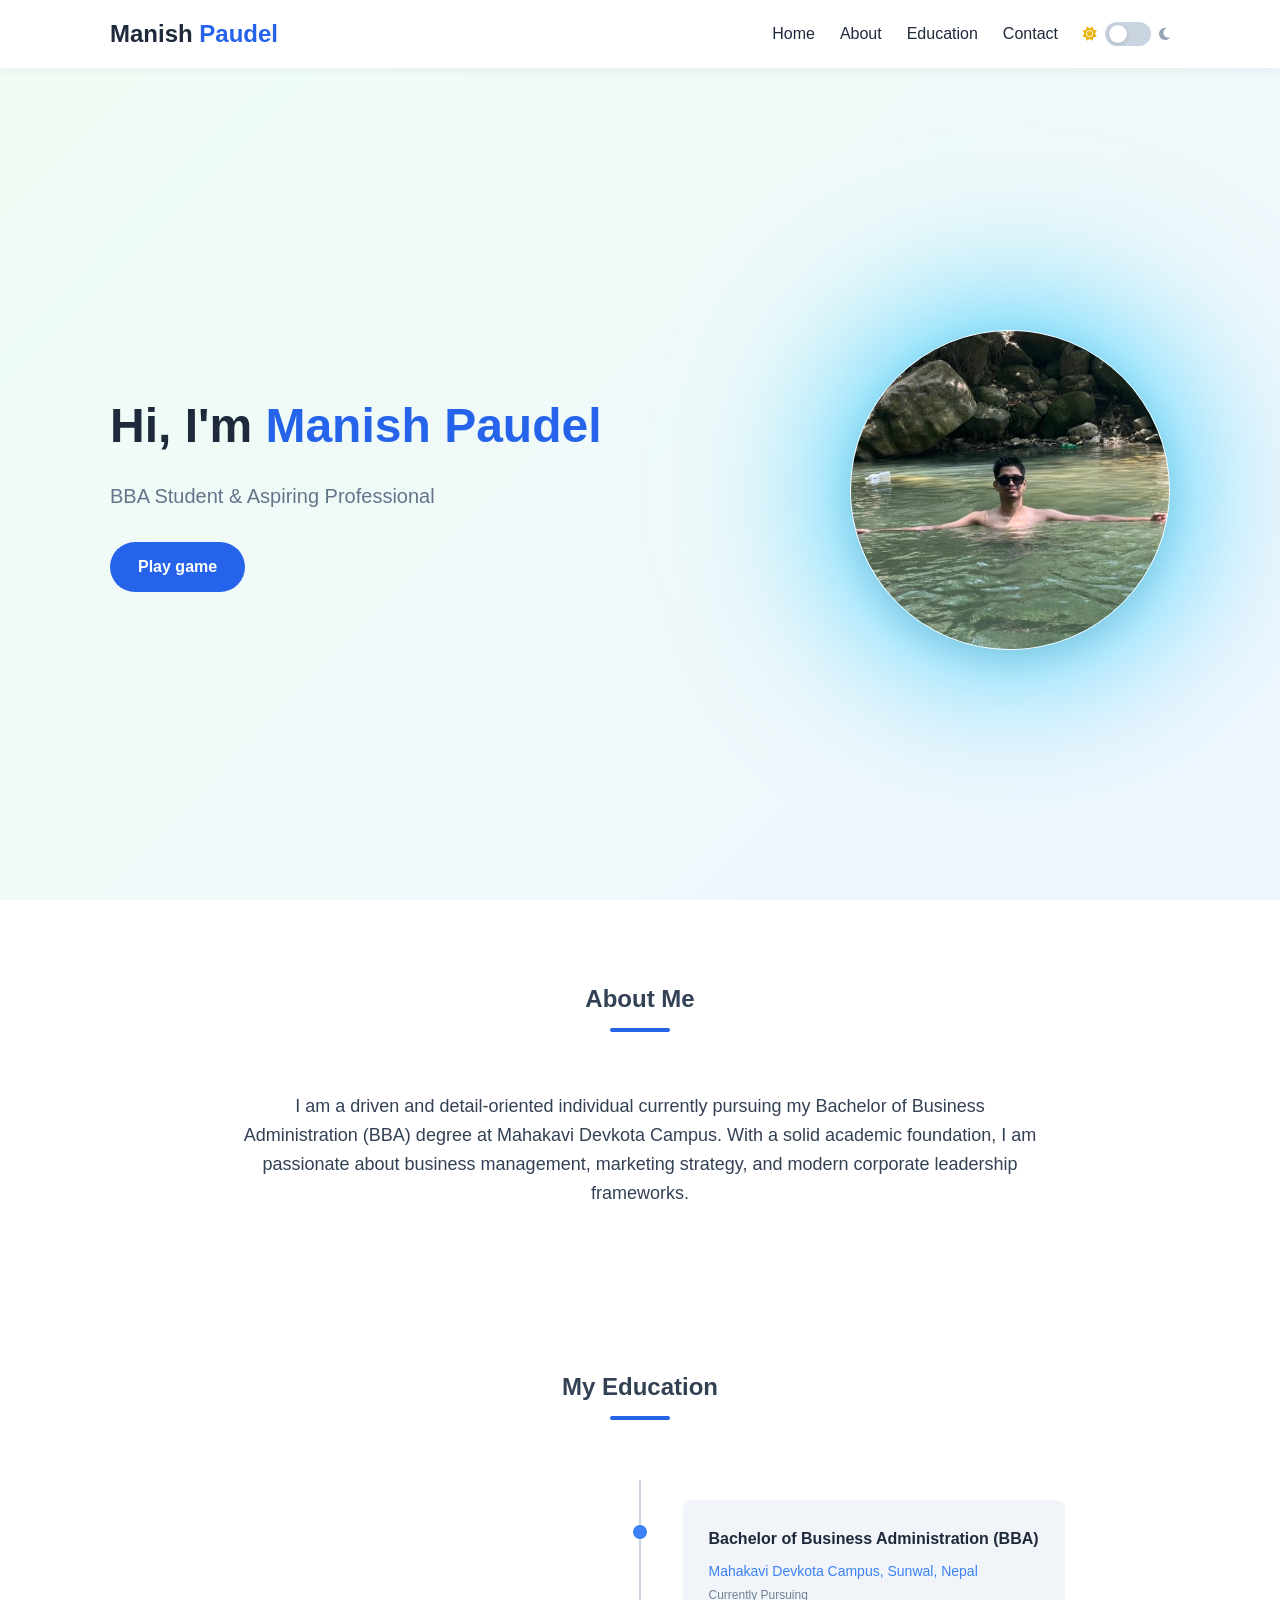
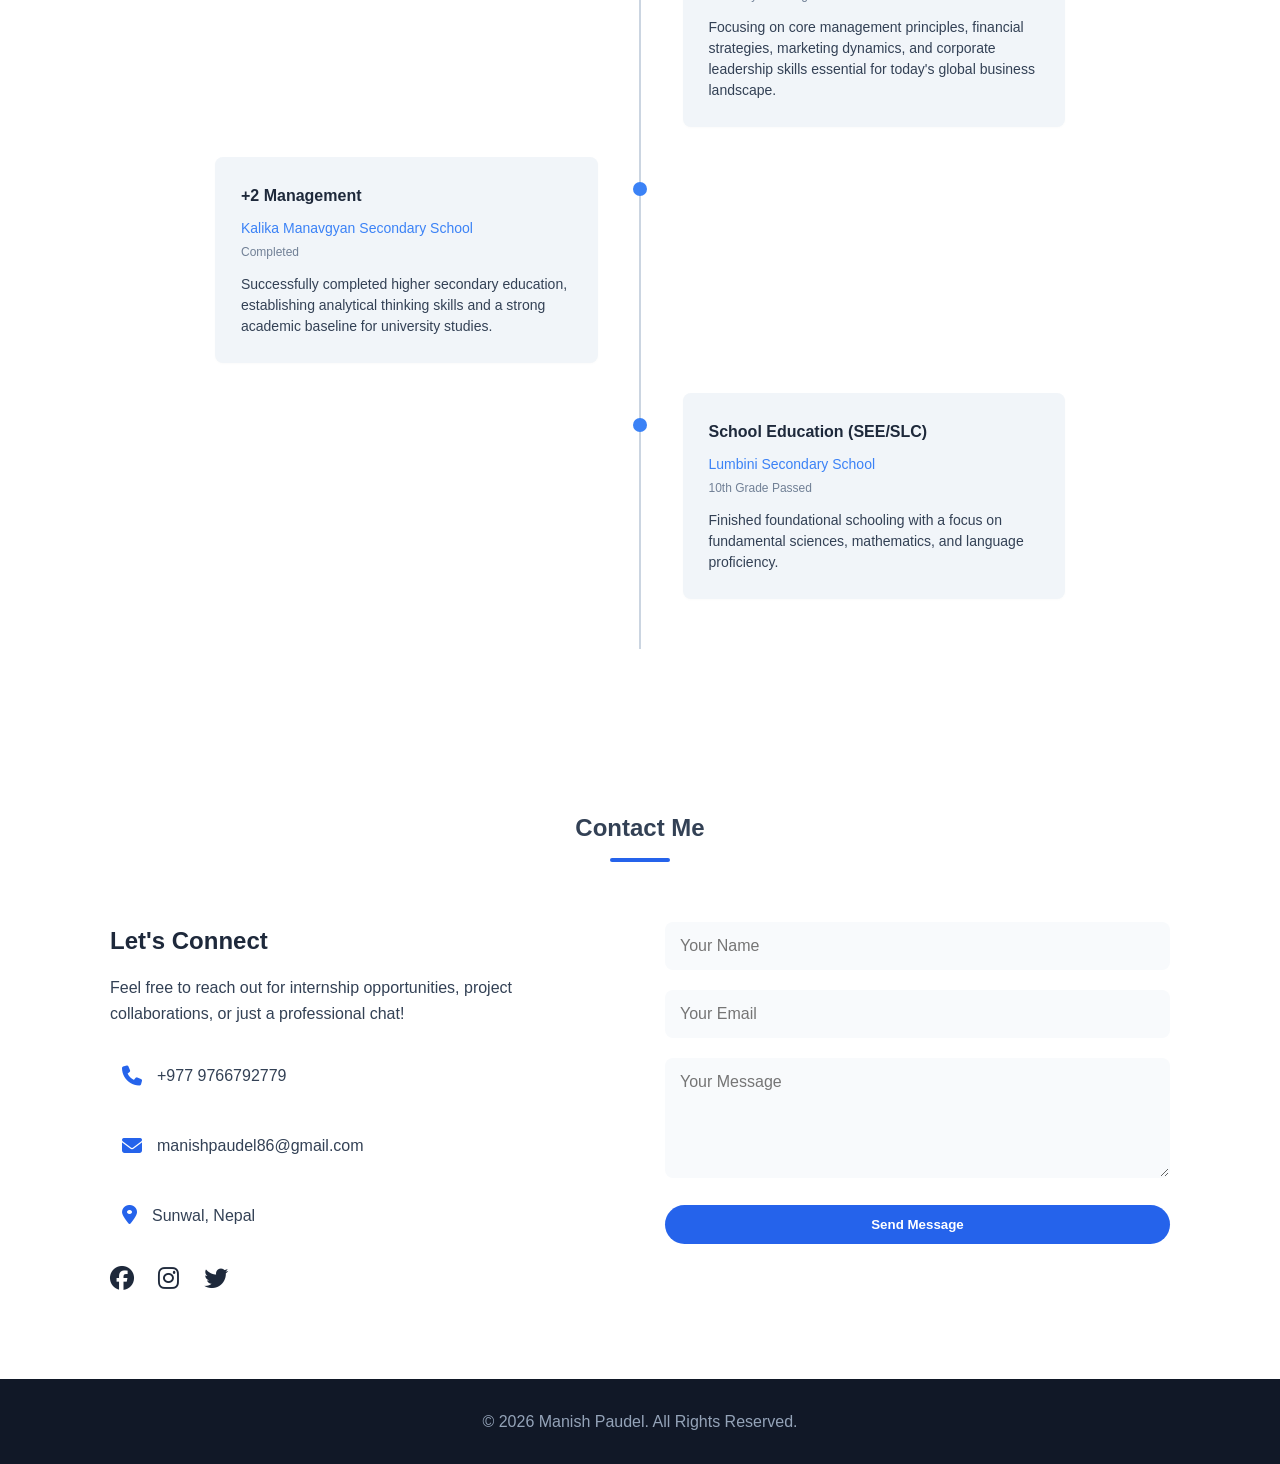
==== commit 99bd604f: "Added glow" ====
--- a/index.html
+++ b/index.html
@@ -52,10 +52,13 @@
                 <p>BBA Student & Aspiring Professional</p>
                 <a href="game.html" class="btn">Play game</a>
             </div>
-            <div class="hero-image pop-up">
-                <img src="manish.jpg" alt="Manish Paudel" class="profile-pic">
+        <div class="floating-box">
+            <div class="glow"></div>
+                <div class="hero-image pop-up">
+                    <img src="manish.jpg" alt="Manish Paudel" class="profile-pic">
             </div>
         </div>
+    </div>
     </section>
 
     <section id="about" class="about-section text-center">
--- a/style.css
+++ b/style.css
@@ -221,34 +221,68 @@
     color: #64748b;
 }
 
-/* --- Wavy Profile Picture Animation Layer --- */
-/* --- Circular Profile Picture Animation Layer --- */
+
+.floating-box{
+    position:relative;
+
+    animation: float 4s ease-in-out infinite;
+}
+
+
+.glow{
+    position:absolute;
+
+    width:250px;
+    height:250px;
+
+    background:#00bfff;
+
+    border-radius:50%;
+
+    filter: blur(80px);
+
+    opacity:250;
+
+    top:50%;
+    left:50%;
+
+    transform:translate(-50%, -50%);
+
+        box-shadow:
+    0 0 40px #00bfff,
+    0 0 80px #00bfff,
+    0 0 120px #00bfff;
+}
+
 .hero-image {
     display: flex;
     justify-content: center;
     align-items: center;
-}
+    z-index: 1;
+}
+
 .profile-pic {
     width: 320px;
     height: 320px;
     object-fit: cover;
     box-shadow: 0 10px 30px rgba(0,0,0,0.1);
-    border: 4px solid var(--primary-color);
-    border-radius: 50%; /* Keeps it a perfect circle at all times */
-    /* Triggers a fluid pulsing ripple instead of a square-like morph */
-    animation: circularPulseAnimation 4s ease-in-out infinite alternate;
-}
-
-@keyframes circularPulseAnimation {
-    0% {
-        transform: scale(1);
-        border-color: var(--primary-color);
-        box-shadow: 0 10px 30px rgba(0,0,0,0.1);
+    border: 1px solid white;
+    border-radius: 50%;
+    animation: float 3s ease-in-out infinite;
+}
+
+@keyframes float {
+
+    0%{
+        transform: translateY(0px);
     }
-    100% {
-        transform: scale(1.03); /* Subtle breathing scale effect */
-        border-color: #3b82f6;   /* Elegant shifting gradient border tint */
-        box-shadow: 0 15px 35px rgba(59, 130, 246, 0.2);
+
+    50%{
+        transform: translateY(-30px);
+    }
+
+    100%{
+        transform: translateY(0px);
     }
 }
 
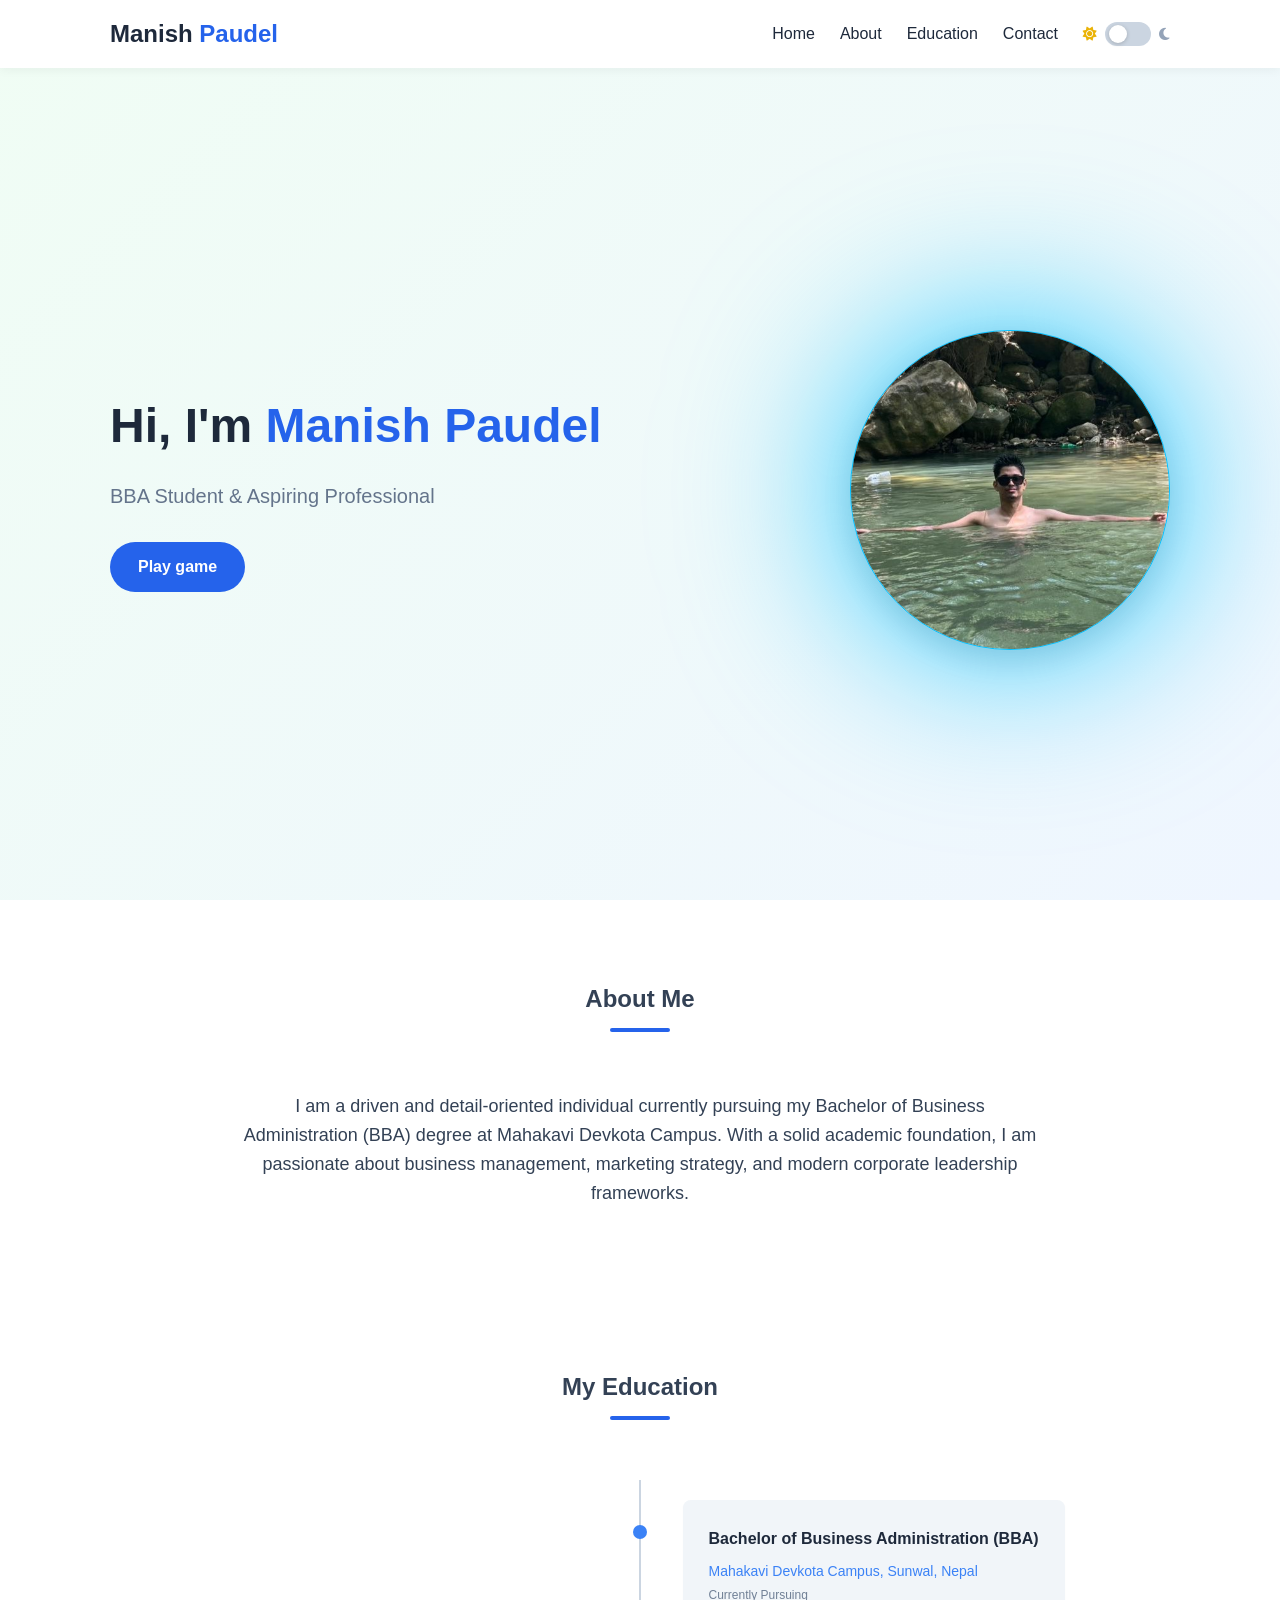
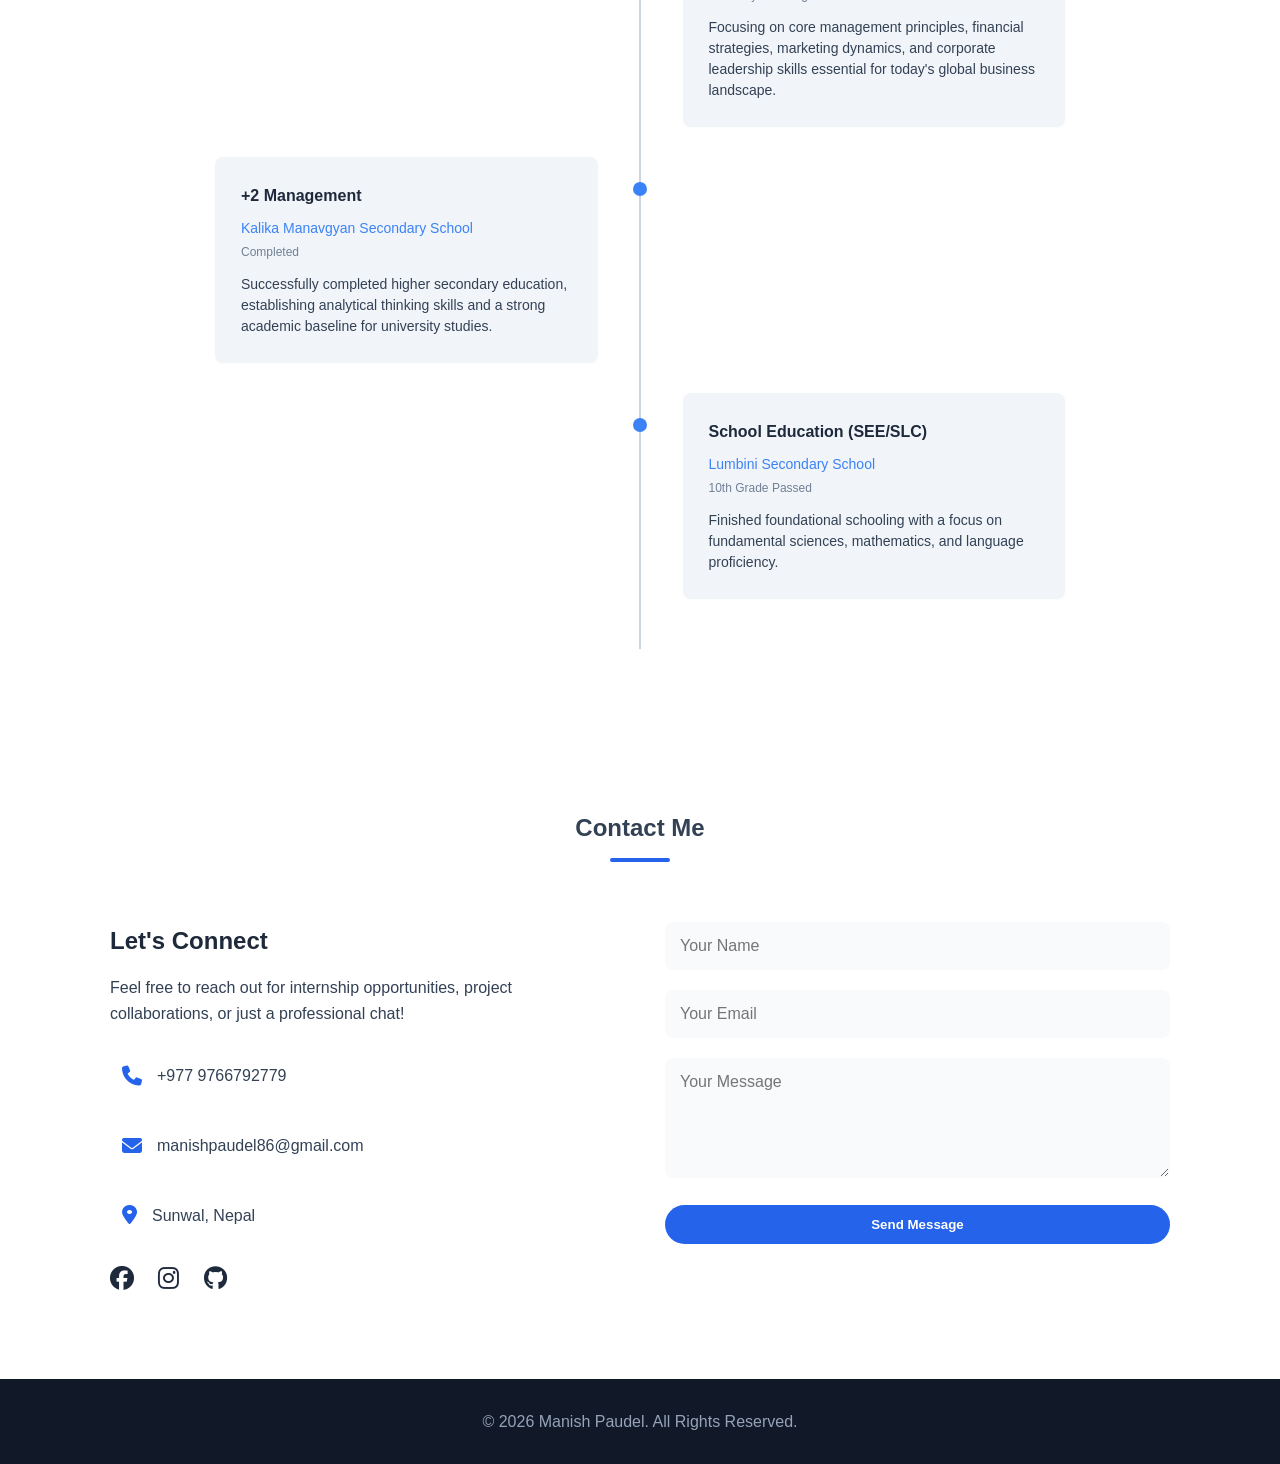
==== commit 5e6104f0: "Change contact link" ====
--- a/index.html
+++ b/index.html
@@ -144,7 +144,7 @@
                     <div class="socials">
                         <a href="https://www.facebook.com/Paudel.Maniesh.728?rdid=DaDuUuYW0V916UXG&share_url=https%3A%2F%2Fwww.facebook.com%2Fshare%2F18ASvov1TF%2F"><i class="fa-brands fa-facebook"></i></a>
                         <a href="https://www.instagram.com/maniesh_paudel?igsh=MThoaHVmcm05dXhycg%3D%3D"><i class="fa-brands fa-instagram"></i></a>
-                        <a href="#"><i class="fa-brands fa-twitter"></i></a>
+                        <a href="https://github.com/manishpaudel-hub"><i class="fa-brands fa-github"></i></a>
                     </div>
                 </div>
 
--- a/style.css
+++ b/style.css
@@ -225,7 +225,7 @@
 .floating-box{
     position:relative;
 
-    animation: float 4s ease-in-out infinite;
+    animation: float 4.5s ease-in-out infinite;
 }
 
 
@@ -241,7 +241,7 @@
 
     filter: blur(80px);
 
-    opacity:250;
+    opacity:200;
 
     top:50%;
     left:50%;
@@ -266,9 +266,9 @@
     height: 320px;
     object-fit: cover;
     box-shadow: 0 10px 30px rgba(0,0,0,0.1);
-    border: 1px solid white;
+    border: 1px solid #00bfff;
     border-radius: 50%;
-    animation: float 3s ease-in-out infinite;
+    animation: float 4.5s ease-in-out infinite;
 }
 
 @keyframes float {
@@ -296,8 +296,8 @@
 }
 
 /* --- RE-CODED EDUCATION DESIGN MATCHING YOUR SCREENSHOT --- */
-.education-section { 
-    background-color: var(--white); 
+.education-section {
+    background-color: var(--white);
     position: relative;
 }
 [data-theme="dark"] .education-section {
@@ -475,7 +475,7 @@
     /* FIXED: Mobile Navigation Menu takes up only 70% space partial size width drawer */
     .nav-links {
         position: absolute;
-        top: 60px; 
+        top: 60px;
         left: -100%;
         width: 70%; /* Takes only partial screen width portion as requested */
         height: calc(100vh - 60px);
